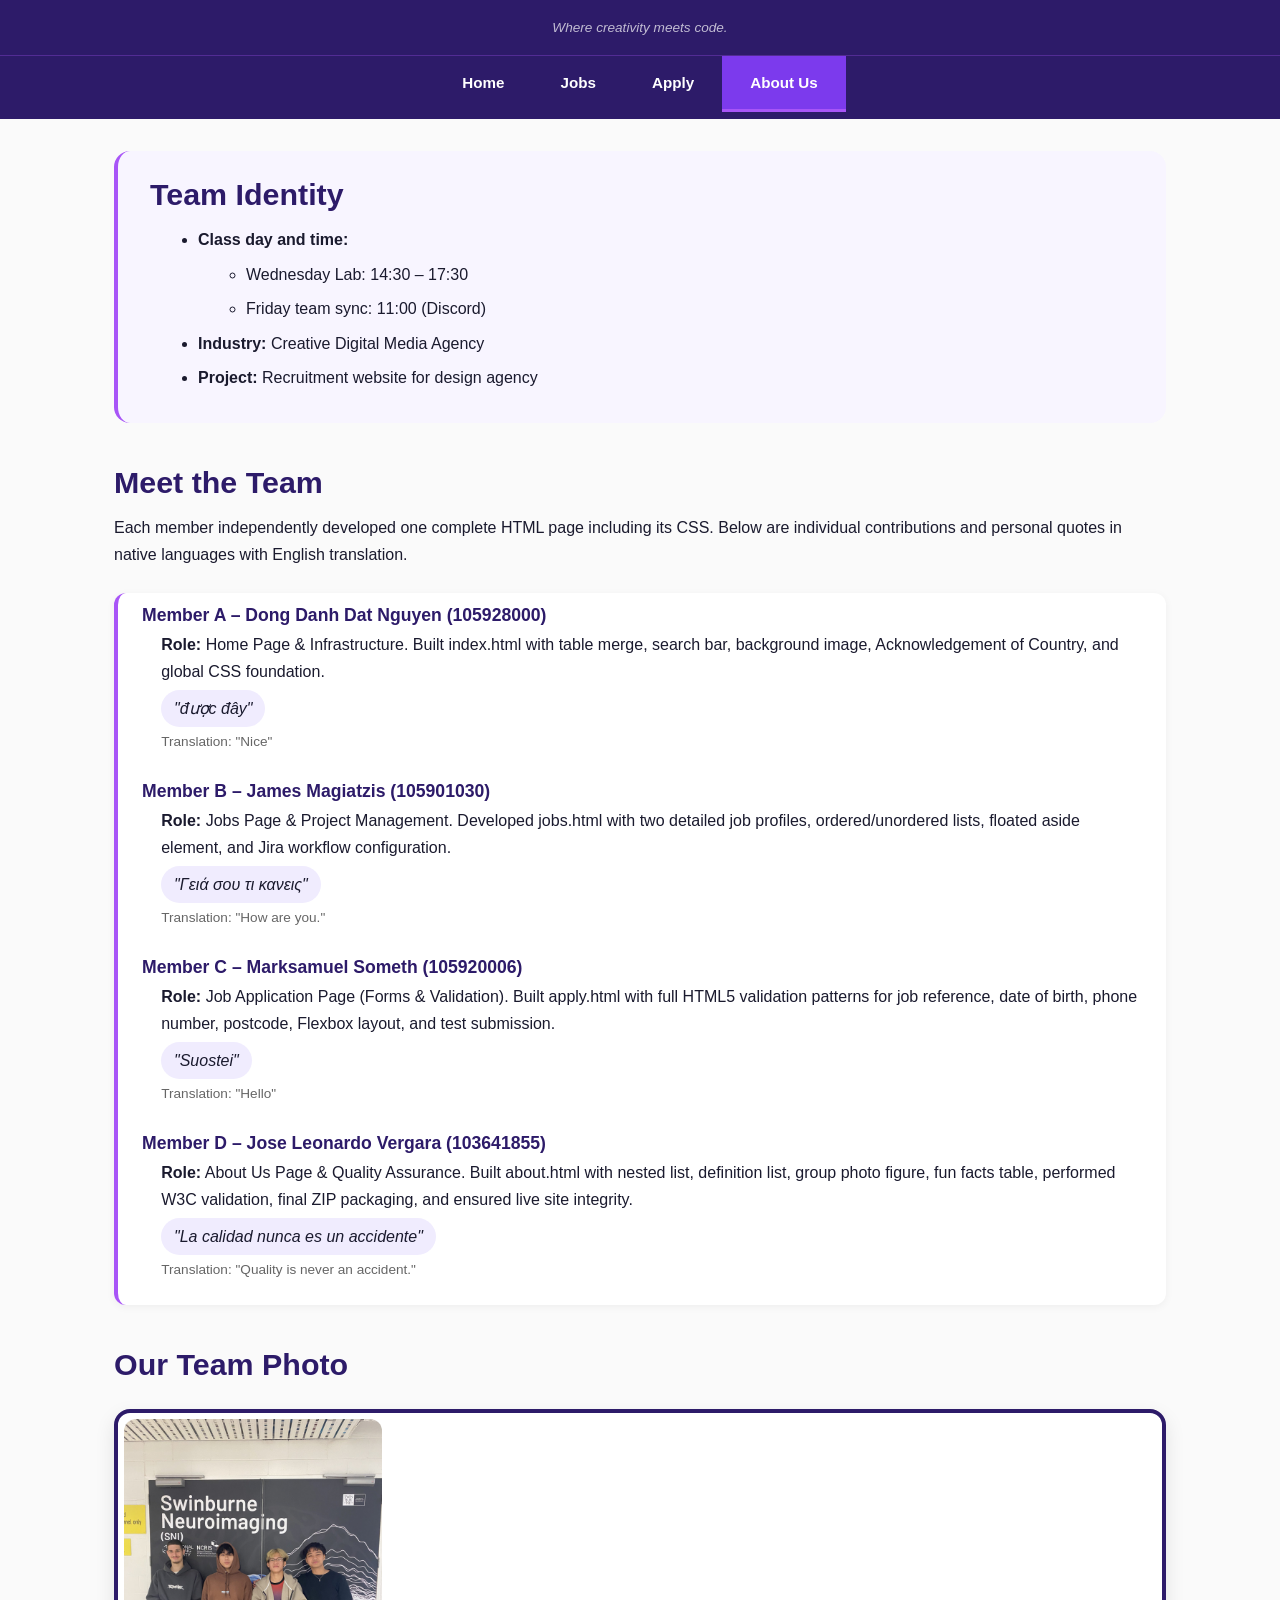
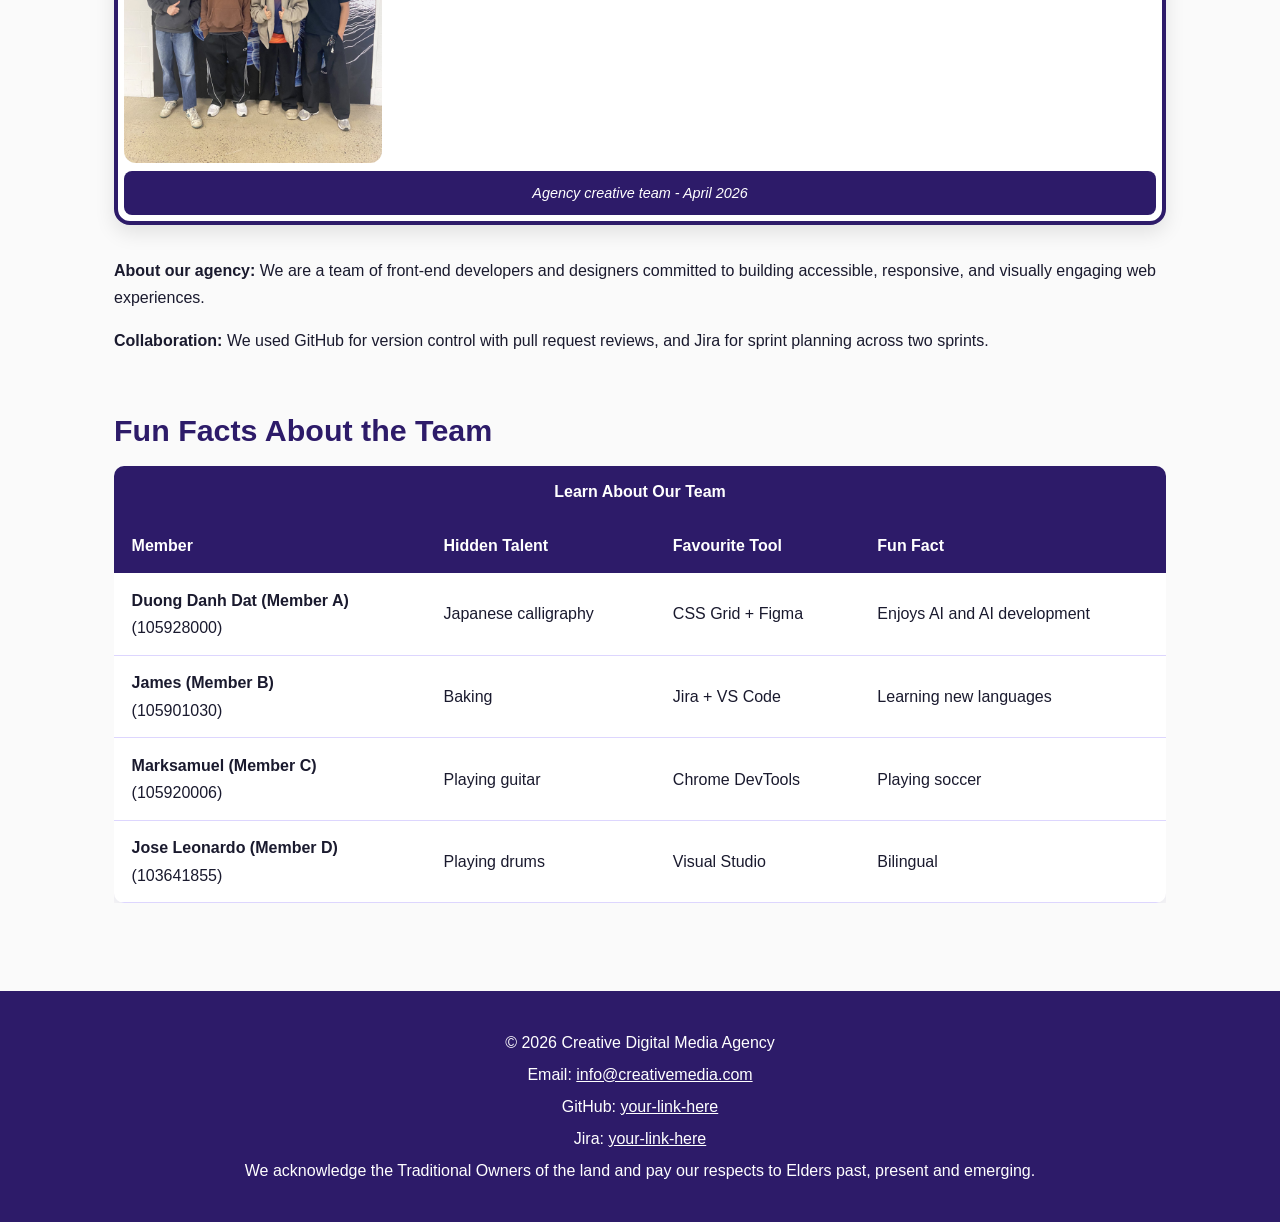
==== about.html @ 1ff37c11 "image upload" ====
<!DOCTYPE html>
<html lang="en">
<head>
    <meta charset="UTF-8">
    <meta name="viewport" content="width=device-width, initial-scale=1.0, viewport-fit=cover">
    <title>About Us</title>
    <link rel="stylesheet" href="about.css">

    <style>
        .site-header .logo-link {
            display: none;
        }
        
        .site-header {
            justify-content: center;
            text-align: center;
        }
        
        .about-header-title {
            margin: 0;
            font-size: 2.2rem;
            font-weight: 700;
            color: white;
            letter-spacing: -0.5px;
        }
        
        /* Responsive header font size */
        @media (max-width: 700px) {
            .about-header-title {
                font-size: 1.6rem;
            }
        }
    </style>
</head>
<body>

    <!-- Header with centered "About Us" heading -->
    <header class="site-header">
        <a href="index.html" class="logo-link" aria-label="Pixelore Studio home">
            <img src="images/logo.svg" alt="Pixelore Studio logo">
        </a>
        <p style="color: rgba(255,255,255,0.7); font-size: 0.85rem; font-style: italic; margin: 0;">Where creativity meets code.</p>
    </header>

    <!-- NAVIGATION — identical on all 4 pages -->
    <nav class="site-nav" aria-label="Main navigation">
        <ul>
            <li><a href="index.html">Home</a></li>
            <li><a href="jobs.html">Jobs</a></li>
            <li><a href="apply.html">Apply</a></li>
            <li><a href="about.html" class="active" aria-current="page">About Us</a></li>
        </ul>
    </nav>

    <main>
        <div class="section-container" style="padding: 2rem 1.5rem 3rem;">
            
            <!-- 1. TEAM IDENTITY, GROUP NAME + CLASS DAY/TIME using NESTED LIST -->
            <section class="about-section">
                <div class="team-intro-card">
                    <h2 style="margin-top: 0;">Team Identity</h2>
                    <!-- Nested list requirement -->
                    <ul>
                        <li><strong>Class day and time:</strong> 
                            <ul>
                                <li>Wednesday Lab: 14:30 – 17:30</li>
                                <li>Friday team sync: 11:00 (Discord)</li>
                            </ul>
                        </li>
                        <li><strong>Industry:</strong> Creative Digital Media Agency</li>
                        <li><strong>Project:</strong> Recruitment website for design agency</li>
                    </ul>
                </div>
            </section>

            <!-- 2. MEMBER CONTRIBUTIONS & QUOTES using DEFINITION LIST <dl> -->
            <section class="about-section">
                <h2>Meet the Team</h2>
                <p>Each member independently developed one complete HTML page including its CSS. Below are individual contributions and personal quotes in native languages with English translation.</p>
                
                <!-- Definition list (dl/dt/dd) -->
                <dl class="contrib-definition-list">
                    <!-- Member A -->
                    <dt>Member A – Dong Danh Dat Nguyen (105928000)</dt>
                    <dd>
                        <strong>Role:</strong> Home Page &amp; Infrastructure. Built index.html with table merge, search bar, background image, Acknowledgement of Country, and global CSS foundation.<br>
                        <span class="member-quote">"được đây"</span>
                        <span class="quote-translation">Translation: "Nice"</span>
                    </dd>
                    
                    <!-- Member B -->
                    <dt>Member B – James Magiatzis (105901030)</dt>
                    <dd>
                        <strong>Role:</strong> Jobs Page &amp; Project Management. Developed jobs.html with two detailed job profiles, ordered/unordered lists, floated aside element, and Jira workflow configuration.<br>
                        <span class="member-quote">"Γειά σου τι κανεις"</span>
                        <span class="quote-translation">Translation: "How are you."</span>
                    </dd>
                    
                    <!-- Member C -->
                    <dt>Member C – Marksamuel Someth (105920006)</dt>
                    <dd>
                        <strong>Role:</strong> Job Application Page (Forms &amp; Validation). Built apply.html with full HTML5 validation patterns for job reference, date of birth, phone number, postcode, Flexbox layout, and test submission.<br>
                        <span class="member-quote">"Suostei"</span>
                        <span class="quote-translation">Translation: "Hello"</span>
                    </dd>
                    
                    <!-- Member D -->
                    <dt>Member D – Jose Leonardo Vergara (103641855)</dt>
                    <dd>
                        <strong>Role:</strong> About Us Page &amp; Quality Assurance. Built about.html with nested list, definition list, group photo figure, fun facts table, performed W3C validation, final ZIP packaging, and ensured live site integrity.<br>
                        <span class="member-quote">"La calidad nunca es un accidente"</span>
                        <span class="quote-translation">Translation: "Quality is never an accident."</span>
                    </dd>
                </dl>
            </section>

            <!-- ===== 3. GROUP PHOTO inside <figure> + <figcaption> ===== -->
            <section class="about-section">
                <h2>Our Team Photo</h2>
                <div class="team-grid">
                    <figure class="group-photo-figure">
                        <img src="images/team-photo.jpg" alt="team photo">
                        <figcaption>Agency creative team - April 2026</figcaption>
                    </figure>
                    <div>
                        <p><strong>About our agency:</strong> We are a team of front-end developers and designers committed to building accessible, responsive, and visually engaging web experiences.</p>
                        <p><strong>Collaboration:</strong> We used GitHub for version control with pull request reviews, and Jira for sprint planning across two sprints.</p>
                    </div>
                </div>
            </section>

            <!-- 4. FUN FACTS TABLE -->
            <section class="about-section">
                <h2>Fun Facts About the Team</h2>
                <div class="table-responsive">
                    <table class="fun-facts-table">
                    <caption>Learn About Our Team</caption>
                        <thead>
                            <tr>
                                <th>Member</th>
                                <th>Hidden Talent</th>
                                <th>Favourite Tool</th>
                                <th>Fun Fact</th>
                            </tr>
                        </thead>
                        <tbody>
                            <tr>
                                <td><strong>Duong Danh Dat (Member A)</strong><br>(105928000)</td>
                                <td>Japanese calligraphy</td>
                                <td>CSS Grid + Figma</td>
                                <td>Enjoys AI and AI development</td>
                            </tr>
                            <tr>
                                <td><strong>James (Member B)</strong><br>(105901030)</td>
                                <td>Baking</td>
                                <td>Jira + VS Code</td>
                                <td>Learning new languages</td>
                            </tr>
                            <tr>
                                <td><strong>Marksamuel (Member C)</strong><br>(105920006)</td>
                                <td>Playing guitar</td>
                                <td>Chrome DevTools</td>
                                <td>Playing soccer</td>
                            </tr>
                            <tr>
                                <td><strong>Jose Leonardo (Member D)</strong><br>(103641855)</td>
                                <td>Playing drums</td>
                                <td>Visual Studio</td>
                                <td>Bilingual</td>
                            </tr>
                        </tbody>
                    </table>
                </div>
            </section>
        </div>
    </main>

    <!-- FOOTER - white text, centered, 5 lines as specified -->
    <footer class="about-footer">
        <p>&copy; 2026 Creative Digital Media Agency</p>
        <p>Email: <a href="mailto:info@creativemedia.com">info@creativemedia.com</a></p>
        <p>GitHub: <a href="#">your-link-here</a></p>
        <p>Jira: <a href="#">your-link-here</a></p>
        <p>We acknowledge the Traditional Owners of the land and pay our respects to Elders past, present and emerging.</p>
    </footer>

</body>
</html>
---- about.css ----
/* about-styles.css — Pixelore Studio | About Us page only */

/* Variables & Reset */
:root {
    --primary:      #2D1B69;   /* dark purple */
    --accent:       #A855F7;   /* bright purple */
    --accent-dark:  #7C3AED;   /* hover purple */
    --bg:           #FAFAFA;   /* light background */
    --bg-section:   #F3F0FF;   /* tinted section bg */
    --text:         #1a1a2e;   /* main text */
    --text-light:   #555577;   /* secondary text */
    --white:        #ffffff;
    --border:       #DDD6FE;   /* light purple border */
    --shadow:       rgba(45, 27, 105, 0.12);
}

/* sets default margins */
*, *::before, *::after {
     box-sizing: border-box;
      margin: 0; 
      padding: 0; 
    }

html {
     scroll-behavior: smooth;
     }

body {
    font-family: 'Segoe UI', Arial, sans-serif;
    background: var(--bg);
    color: var(--text);
    font-size: 16px;
    line-height: 1.7;
    min-height: 100vh;
    display: flex;
    flex-direction: column;
}

main { flex: 1; }

img { max-width: 25%; height: auto; display: block; } /* responsive imaging */

a { color: var(--accent); text-decoration: none; transition: color 0.2s ease; }

a:hover { color: var(--accent-dark); text-decoration: underline; }

a:focus, button:focus, input:focus, select:focus, textarea:focus {
    outline: 3px solid var(--accent);
    outline-offset: 2px;
}

/* Typography */
h1, h2, h3, h4, h5, h6 {
    font-family: 'Segoe UI', Arial, sans-serif;
    color: var(--primary);
    line-height: 1.3;
    margin-bottom: 0.75rem;
}
h1 { font-size: 2.5rem; font-weight: 800; }
h2 { font-size: 1.9rem; font-weight: 700; margin-top: 0.5rem; }
p { margin-bottom: 1rem; color: var(--text); }
ul, ol { padding-left: 1.5rem; margin-bottom: 1rem; }
li { margin-bottom: 0.4rem; }

/* Header & Navigation */
.site-header {
    background-color: var(--primary);
    padding: 1rem 2rem;
    display: flex;
    align-items: center;
    gap: 1rem;
}

.site-header .logo-link {
    display: flex;
    align-items: center;
    gap: 0.75rem;
    text-decoration: none;
}

.site-header .logo-link img {
    height: 44px;
    width: auto;
}

nav.site-nav {
    background: var(--primary);
    border-top: 1px solid rgba(168, 85, 247, 0.3);
}
nav.site-nav ul {
    list-style: none;
    padding: 0;
    margin: 0;
    display: flex;
    justify-content: center;
}
nav.site-nav ul li a {
    display: block;
    color: var(--white);
    padding: 0.85rem 1.75rem;
    font-weight: 600;
    font-size: 0.95rem;
    transition: background 0.2s ease;
}
nav.site-nav ul li a:hover,
nav.site-nav ul li a:focus {
    background: var(--accent);
    color: var(--white);
    text-decoration: none;
}
nav.site-nav ul li a.active {
    background: var(--accent-dark);
    border-bottom: 3px solid var(--accent);
}

/* Layout */
.section-container {
    max-width: 1100px;
    margin: 0 auto;
    padding: 0 1.5rem;
}

/* Team Intro Card */
.team-intro-card {
    background: #f8f5ff;
    padding: 1.5rem 2rem;
    border-radius: 16px;
    margin: 0 0 2rem 0;
    border-left: 4px solid var(--accent);
}
.team-intro-card ul,
.team-intro-card ol { margin: 0.5rem 0 0.5rem 1.5rem; }
.team-intro-card li { margin: 0.4rem 0; }

/* Definition List */
.contrib-definition-list {
    background: var(--white);
    border-left: 4px solid var(--accent);
    padding: 0.5rem 1.5rem;
    border-radius: 12px;
    margin: 1.5rem 0;
    box-shadow: 0 2px 8px rgba(0,0,0,0.05);
}
.contrib-definition-list dt {
    font-weight: 700;
    font-size: 1.1rem;
    color: var(--primary);
    margin-top: 1rem;
    padding-top: 0.5rem;
}
.contrib-definition-list dt:first-of-type { margin-top: 0; padding-top: 0; }
.contrib-definition-list dd {
    margin-left: 1.2rem;
    margin-bottom: 1rem;
    color: var(--text);
}

/* Quote Styling */
.member-quote {
    font-style: italic;
    background: #f0ecfe;
    padding: 0.3rem 0.8rem;
    border-radius: 20px;
    display: inline-block;
    margin-top: 0.3rem;
}
.quote-translation {
    font-size: 0.85rem;
    color: #666;
    display: block;
    margin-top: 0.2rem;
}

/* Group Photo */
.group-photo-figure {
    border: 4px solid var(--primary);
    border-radius: 16px;
    background: var(--white);
    padding: 0.4rem;
    box-shadow: 0 8px 20px rgba(0,0,0,0.1);
    margin: 0;
}
.group-photo-figure img { border-radius: 12px; }
figcaption {
    background: var(--primary);
    color: var(--white);
    padding: 0.6rem 1rem;
    font-size: 0.9rem;
    text-align: center;
    font-style: italic;
    margin-top: 0.5rem;
    border-radius: 8px;
}

/* Team Grid */
.team-grid {
    display: flex;
    flex-wrap: wrap;
    gap: 2rem;
    margin: 1.5rem 0;
}
.team-grid > div:first-child { flex: 1.2; min-width: 260px; }
.team-grid > div:last-child { flex: 1; min-width: 220px; }

/* Section Spacing */
.about-section { margin-bottom: 2.5rem; }

/* Fun Facts Table */
.table-responsive { overflow-x: auto; margin: 1rem 0; }
.fun-facts-table {
    width: 100%;
    border-collapse: collapse;
    background: var(--white);
    box-shadow: 0 2px 16px var(--shadow);
    border-radius: 10px;
    overflow: hidden;
}
.fun-facts-table caption {
    background: var(--primary);
    color: var(--white);
    padding: 0.75rem;
    font-weight: bold;
    font-size: 1rem;
}
.fun-facts-table th {
    padding: 0.9rem 1.1rem;
    text-align: left;
    font-weight: 700;
    background: var(--primary);
    color: var(--white);
}
.fun-facts-table td {
    padding: 0.85rem 1.1rem;
    color: var(--text);
    border-bottom: 1px solid var(--border);
}
.fun-facts-table tbody tr { border-bottom: 1px solid var(--border); }
.fun-facts-table tbody tr:last-child { border-bottom: none; }
.fun-facts-table tbody tr:hover { background: #F3F0FF; }

/* Footer */
.about-footer {
    background: var(--primary);
    color: var(--white);
    text-align: center;
    padding: 2rem 1.5rem;
    margin-top: auto;
}
.about-footer p { margin: 0.4rem 0; color: var(--white); line-height: 1.6; }
.about-footer a { color: var(--white); text-decoration: underline; }
.about-footer a:hover { color: var(--accent); }

/* Responsive */
@media (max-width: 900px) {
    h1 { font-size: 2rem; }
    h2 { font-size: 1.6rem; }
}
@media (max-width: 700px) {
    h1 { font-size: 1.7rem; }
    h2 { font-size: 1.35rem; }
    .site-header { padding: 0.75rem 1rem; }
    nav.site-nav ul { flex-direction: column; }
    nav.site-nav ul li a {
        padding: 0.75rem 1rem;
        text-align: center;
        border-bottom: 1px solid rgba(168,85,247,0.2);
    }
    .team-grid { flex-direction: column; }
    .contrib-definition-list { padding: 0.5rem 1rem; }
    .team-intro-card { padding: 1rem; }
    .fun-facts-table th,
    .fun-facts-table td { padding: 8px 10px; font-size: 0.85rem; }
    .about-footer { padding: 1.5rem 1rem; }
}
@media (max-width: 480px) {
    .section-container { padding: 0 1rem; }
    .fun-facts-table th,
    .fun-facts-table td { padding: 6px 8px; font-size: 0.75rem; }
}
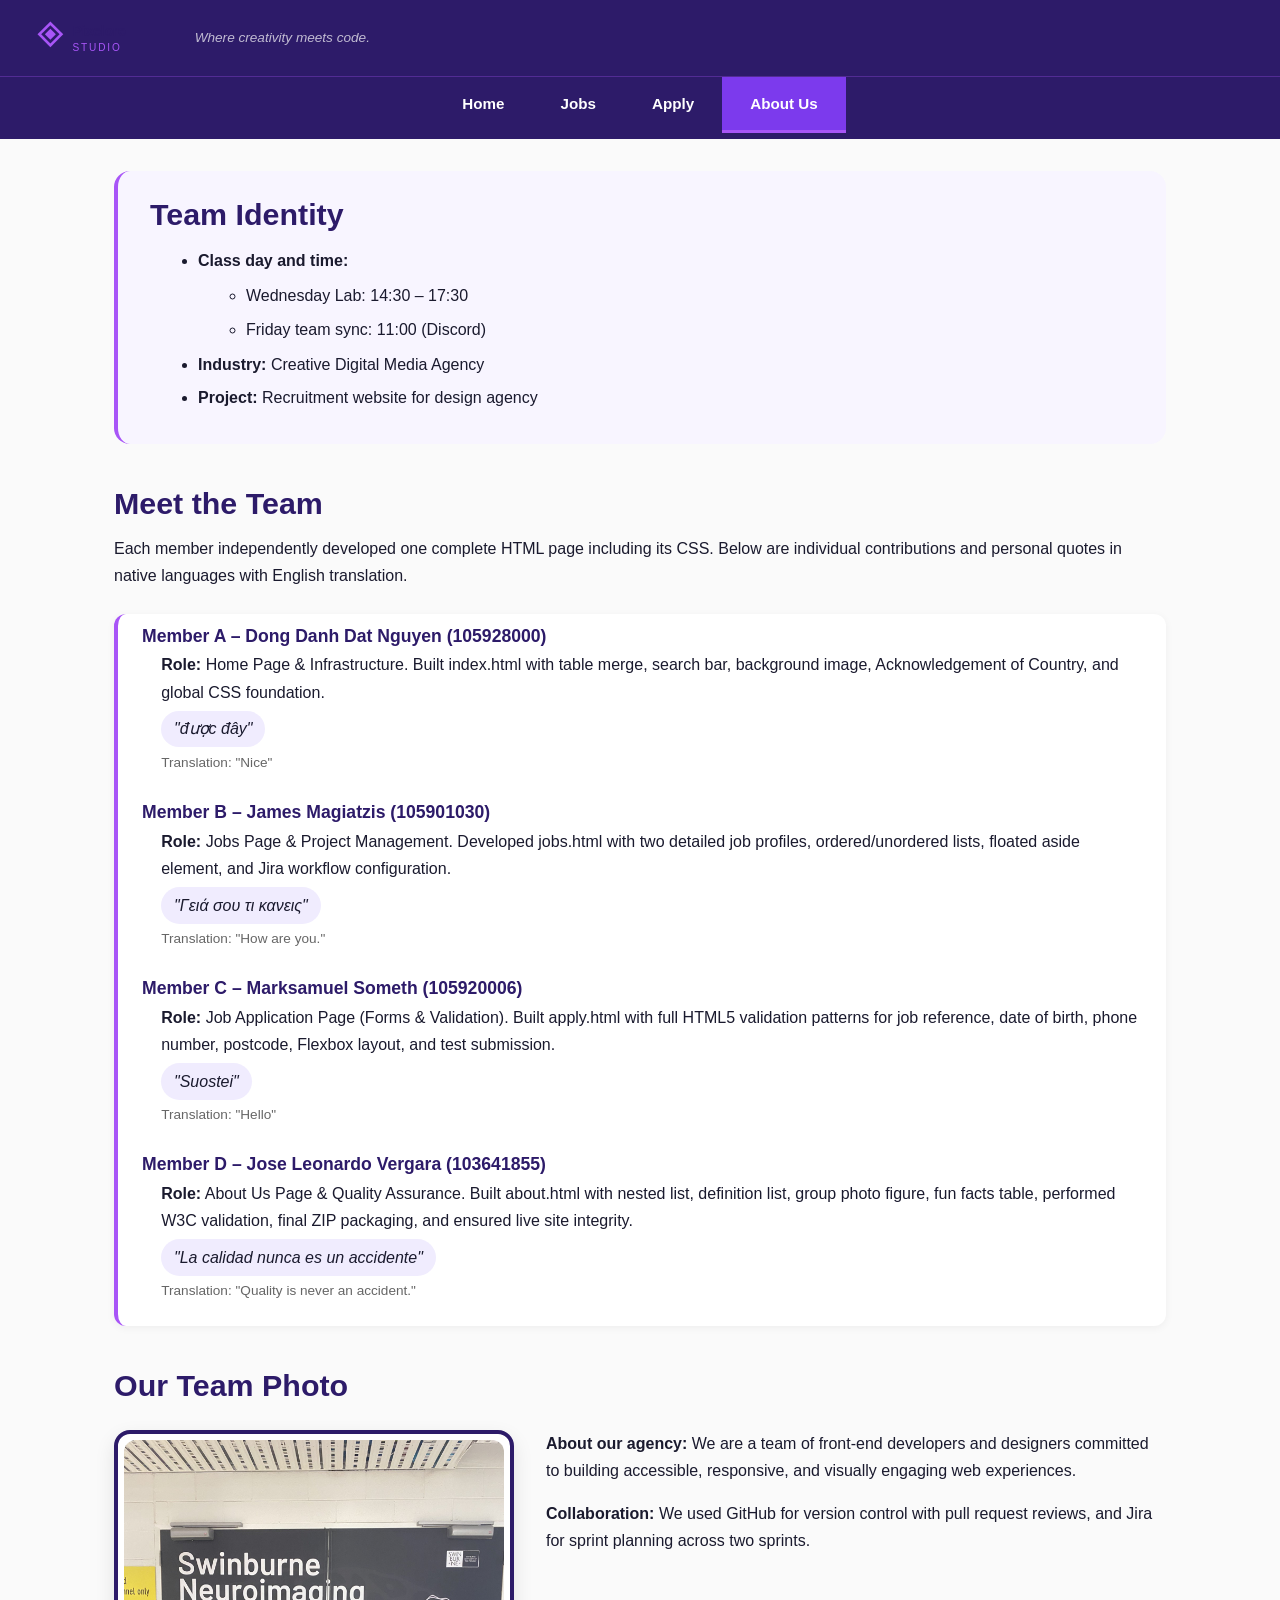
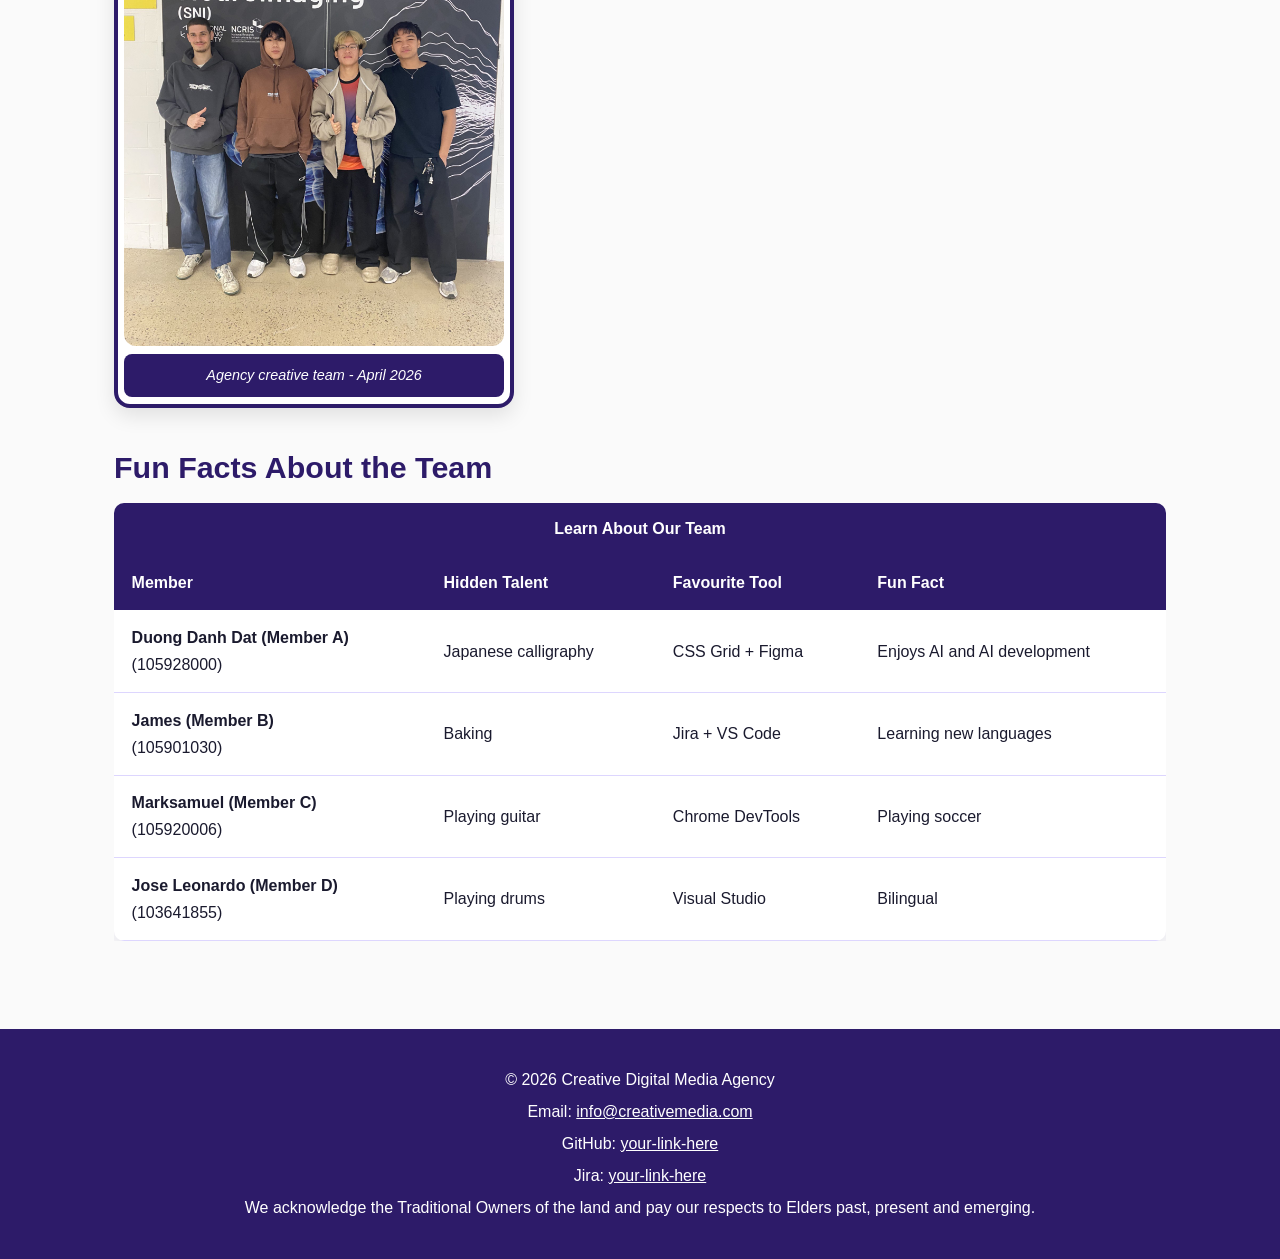
==== commit 8fc9d7d5: "fixed header and image size" ====
--- a/about.html
+++ b/about.html
@@ -7,15 +7,6 @@
     <link rel="stylesheet" href="about.css">
 
     <style>
-        .site-header .logo-link {
-            display: none;
-        }
-        
-        .site-header {
-            justify-content: center;
-            text-align: center;
-        }
-        
         .about-header-title {
             margin: 0;
             font-size: 2.2rem;
--- a/about.css
+++ b/about.css
@@ -38,7 +38,7 @@
 
 main { flex: 1; }
 
-img { max-width: 25%; height: auto; display: block; } /* responsive imaging */
+img { max-width: 100%; height: auto; display: block; } /* responsive imaging */
 
 a { color: var(--accent); text-decoration: none; transition: color 0.2s ease; }
 
@@ -179,6 +179,8 @@
     padding: 0.4rem;
     box-shadow: 0 8px 20px rgba(0,0,0,0.1);
     margin: 0;
+    max-width: 400px;
+    width: 100%
 }
 .group-photo-figure img { border-radius: 12px; }
 figcaption {
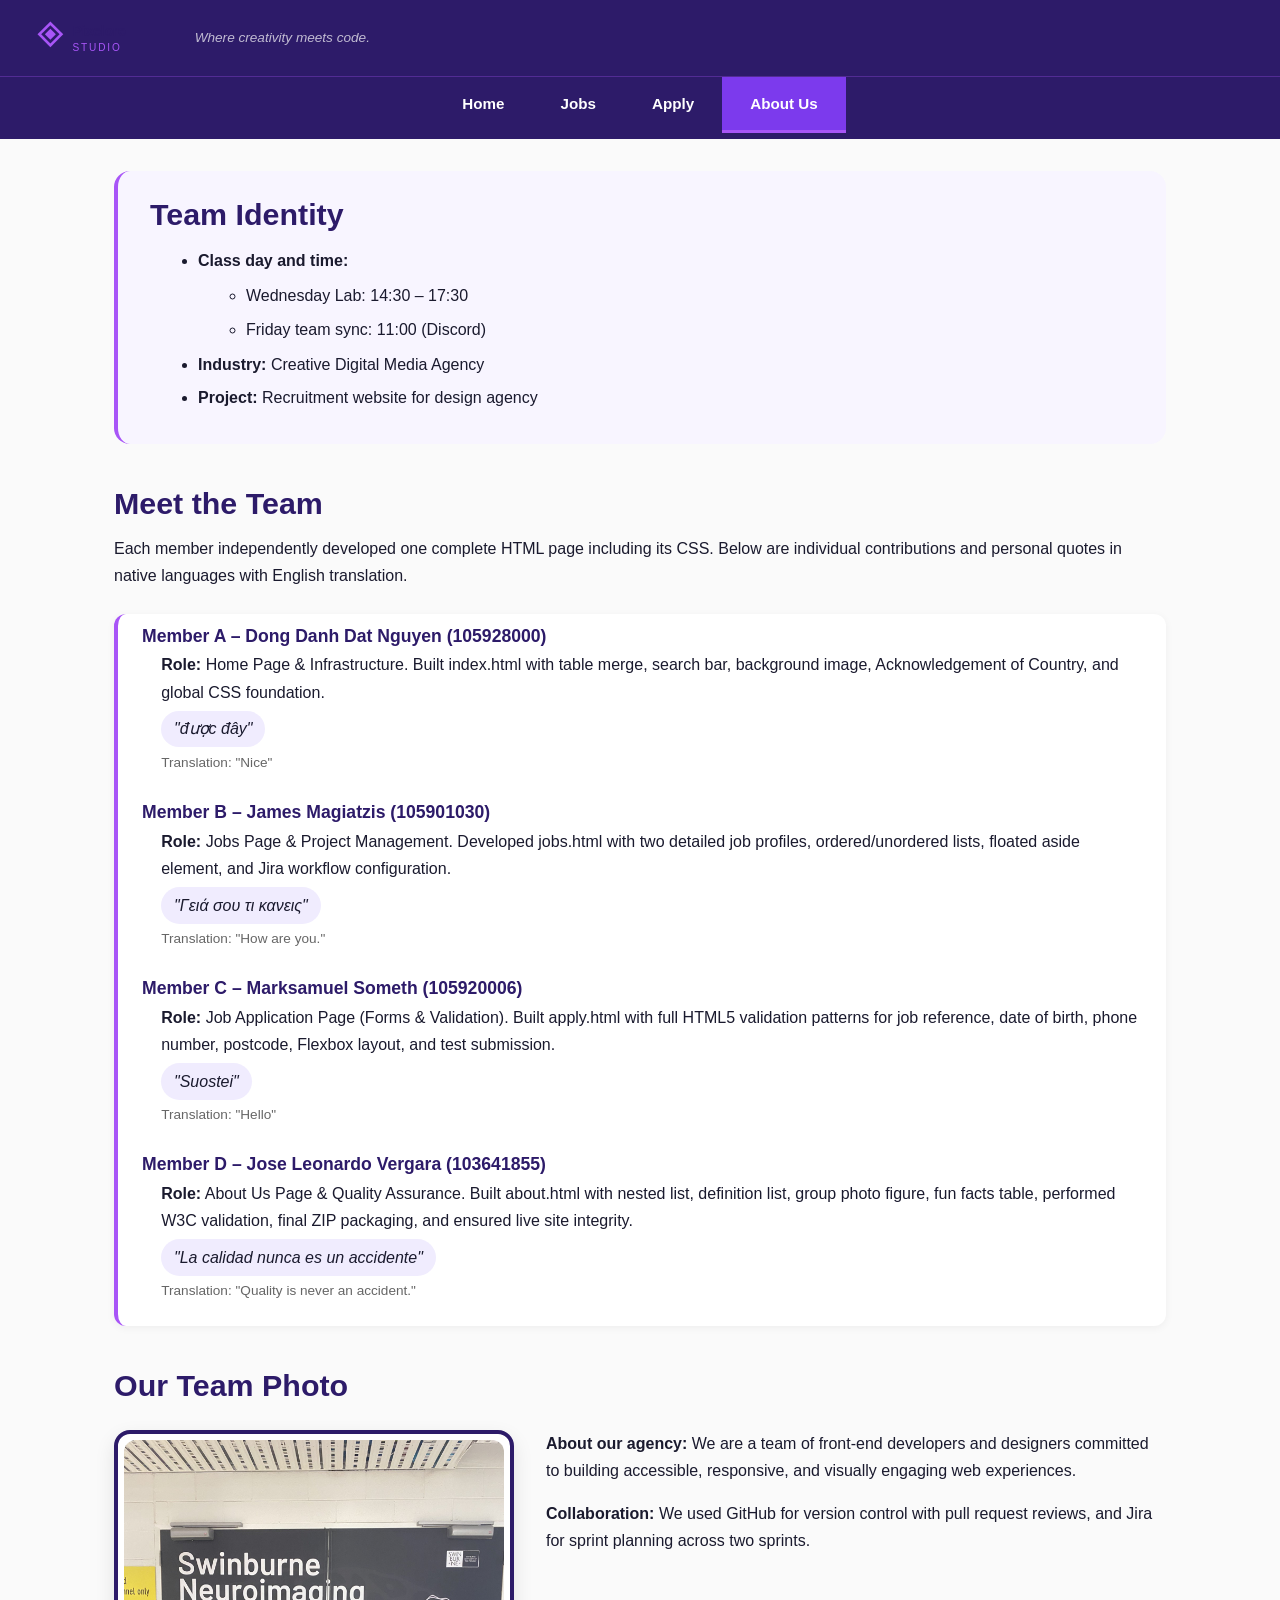
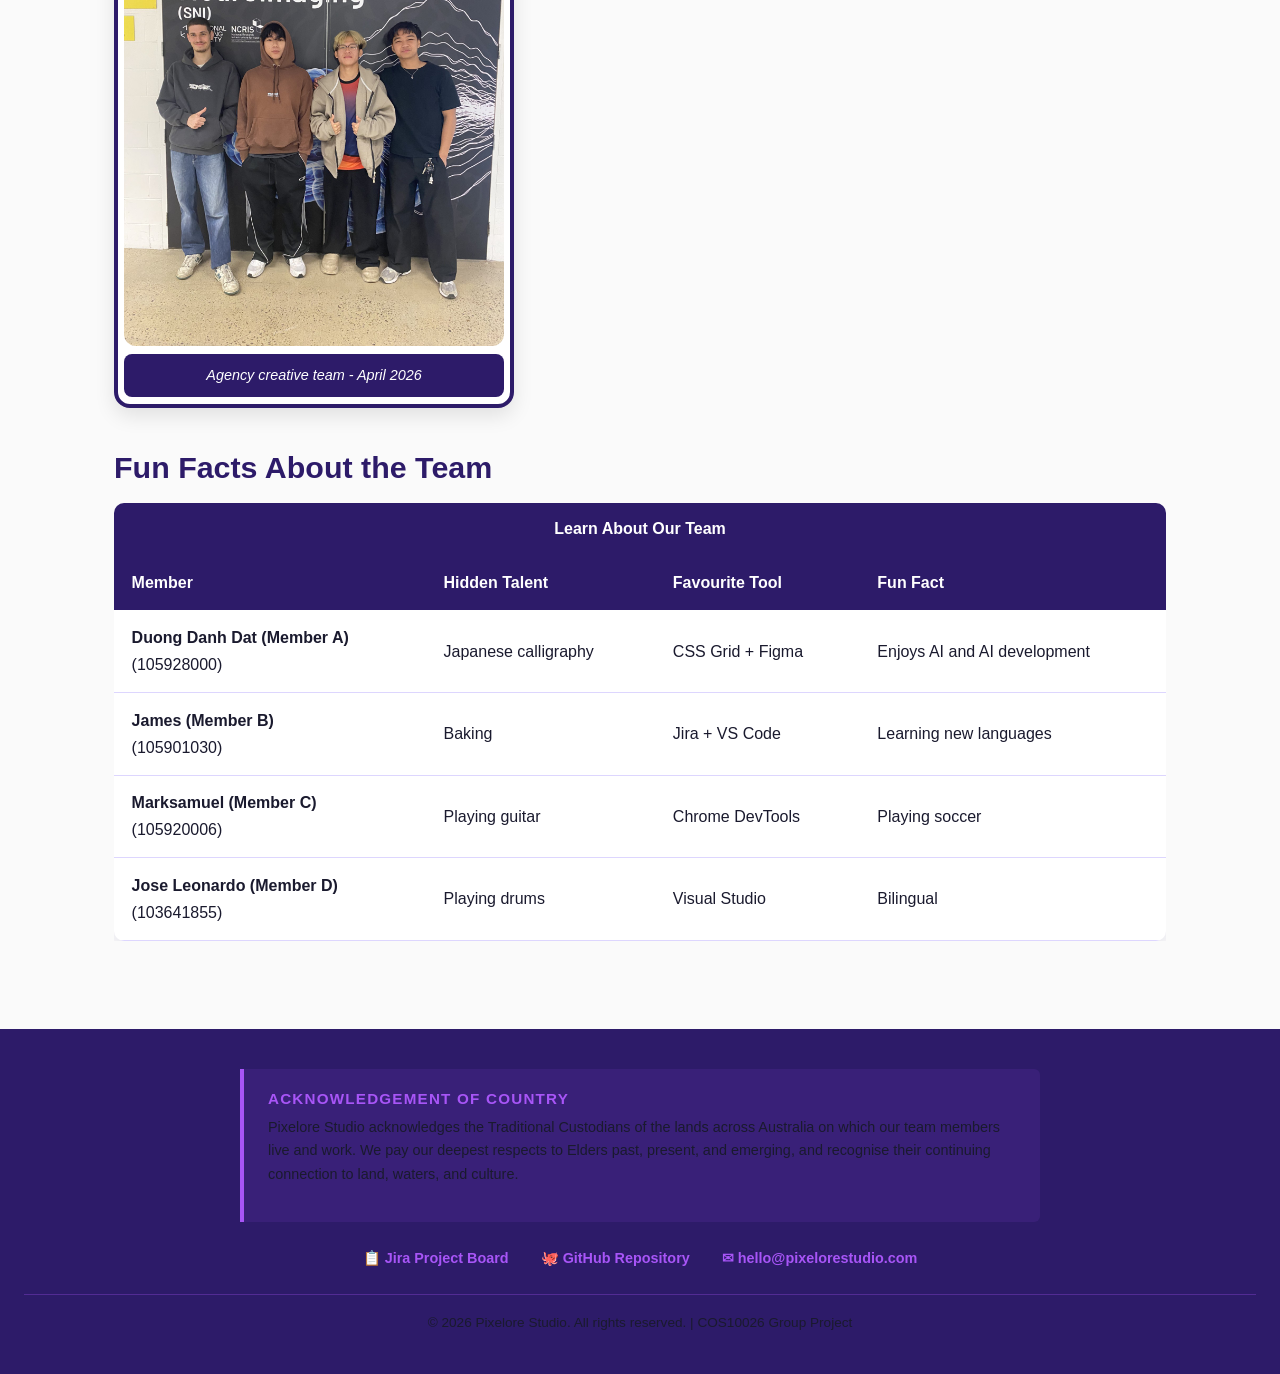
==== commit f271dbf9: "Footer fix" ====
--- a/about.html
+++ b/about.html
@@ -167,13 +167,41 @@
     </main>
 
     <!-- FOOTER - white text, centered, 5 lines as specified -->
-    <footer class="about-footer">
-        <p>&copy; 2026 Creative Digital Media Agency</p>
-        <p>Email: <a href="mailto:info@creativemedia.com">info@creativemedia.com</a></p>
-        <p>GitHub: <a href="#">your-link-here</a></p>
-        <p>Jira: <a href="#">your-link-here</a></p>
-        <p>We acknowledge the Traditional Owners of the land and pay our respects to Elders past, present and emerging.</p>
+      <footer class="site-footer" role="contentinfo">
+
+        <!-- ACKNOWLEDGEMENT OF COUNTRY
+             Contextual explanation required — NOT decorative -->
+        <section class="footer-acknowledgement" aria-label="Acknowledgement of Country">
+            <h3>Acknowledgement of Country</h3>
+            <p>
+                Pixelore Studio acknowledges the Traditional Custodians of the lands across
+                Australia on which our team members live and work. We pay our deepest respects
+                to Elders past, present, and emerging, and recognise their continuing connection
+                to land, waters, and culture.
+            </p>
+        </section>
+
+        <!-- FOOTER LINKS — all 3 required: Jira + GitHub + email -->
+        <nav class="footer-links" aria-label="Footer links">
+            <!-- Replace # with actual Jira URL once Member B sets up the board -->
+            <a href="https://student-team-webprj.atlassian.net/jira/software/c/projects/PSW/boards/3/backlog" aria-label="Visit our Jira project board" target="_blank" rel="noopener noreferrer">
+                &#128203; Jira Project Board
+            </a>
+            <a href="https://github.com/datbeo06/cos10026-pixelore-studio" aria-label="Visit our GitHub repository" target="_blank" rel="noopener noreferrer">
+                &#128025; GitHub Repository
+            </a>
+            <a href="mailto:hello@pixelorestudio.com" aria-label="Email Pixelore Studio">
+            &#9993; hello@pixelorestudio.com
+            </a>
+        </nav>
+
+        <div class="footer-bottom">
+            <p>&copy; 2026 Pixelore Studio. All rights reserved. | COS10026 Group Project</p>
+        </div>
+
     </footer>
+
+    <!--Test Edit-->
 
 </body>
 </html>
--- a/about.css
+++ b/about.css
@@ -241,16 +241,64 @@
 .fun-facts-table tbody tr:hover { background: #F3F0FF; }
 
 /* Footer */
-.about-footer {
-    background: var(--primary);
-    color: var(--white);
+footer.site-footer {
+    background-color: var(--primary);
+    color: var(--white);
+    padding: 2.5rem 1.5rem 1.5rem;
+    margin-top: auto;
+}
+
+.footer-links {
+    display: flex;
+    justify-content: center;
+    gap: 2rem;
+    flex-wrap: wrap;
+    margin-bottom: 1.5rem;
+}
+
+.footer-links a {
+    color: var(--accent);
+    font-weight: 600;
+    font-size: 0.9rem;
+    display: flex;
+    align-items: center;
+    gap: 0.4rem;
+    transition: color 0.2s ease;
+}
+
+.footer-links a:hover,
+.footer-links a:focus {
+    color: var(--white);
+    text-decoration: underline;
+}
+
+.footer-bottom {
     text-align: center;
-    padding: 2rem 1.5rem;
-    margin-top: auto;
-}
-.about-footer p { margin: 0.4rem 0; color: var(--white); line-height: 1.6; }
-.about-footer a { color: var(--white); text-decoration: underline; }
-.about-footer a:hover { color: var(--accent); }
+    font-size: 0.85rem;
+    color: rgba(255, 255, 255, 0.65);
+    border-top: 1px solid rgba(168, 85, 247, 0.3);
+    padding-top: 1rem;
+}
+
+.footer-acknowledgement {
+    max-width: 800px;
+    margin: 0 auto 1.5rem;
+    padding: 1.25rem 1.5rem;
+    background-color: rgba(168, 85, 247, 0.1);
+    border-left: 4px solid var(--accent);
+    border-radius: 0 6px 6px 0;
+    font-size: 0.9rem;
+    color: rgba(255, 255, 255, 0.85);
+    line-height: 1.6;
+}
+
+.footer-acknowledgement h3 {
+    color: var(--accent);
+    font-size: 0.95rem;
+    margin-bottom: 0.5rem;
+    text-transform: uppercase;
+    letter-spacing: 0.08em;
+}
 
 /* Responsive */
 @media (max-width: 900px) {
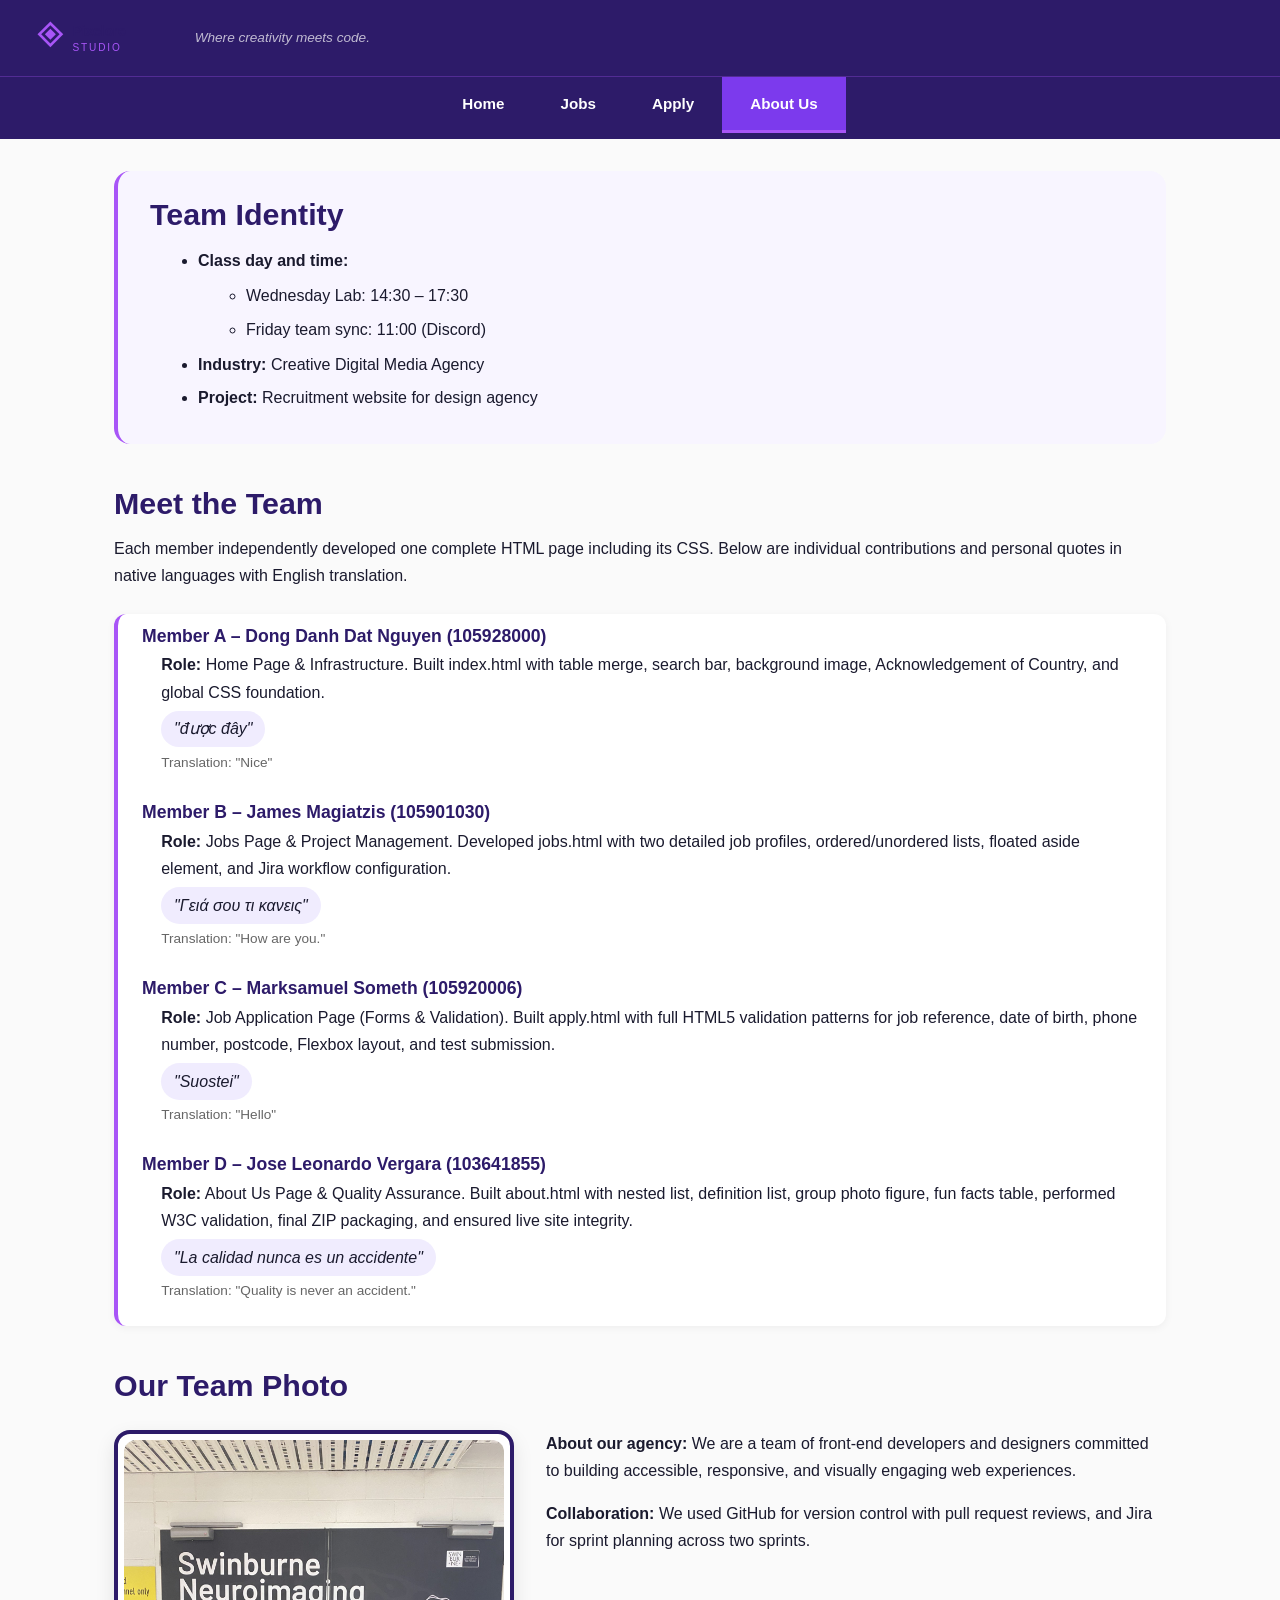
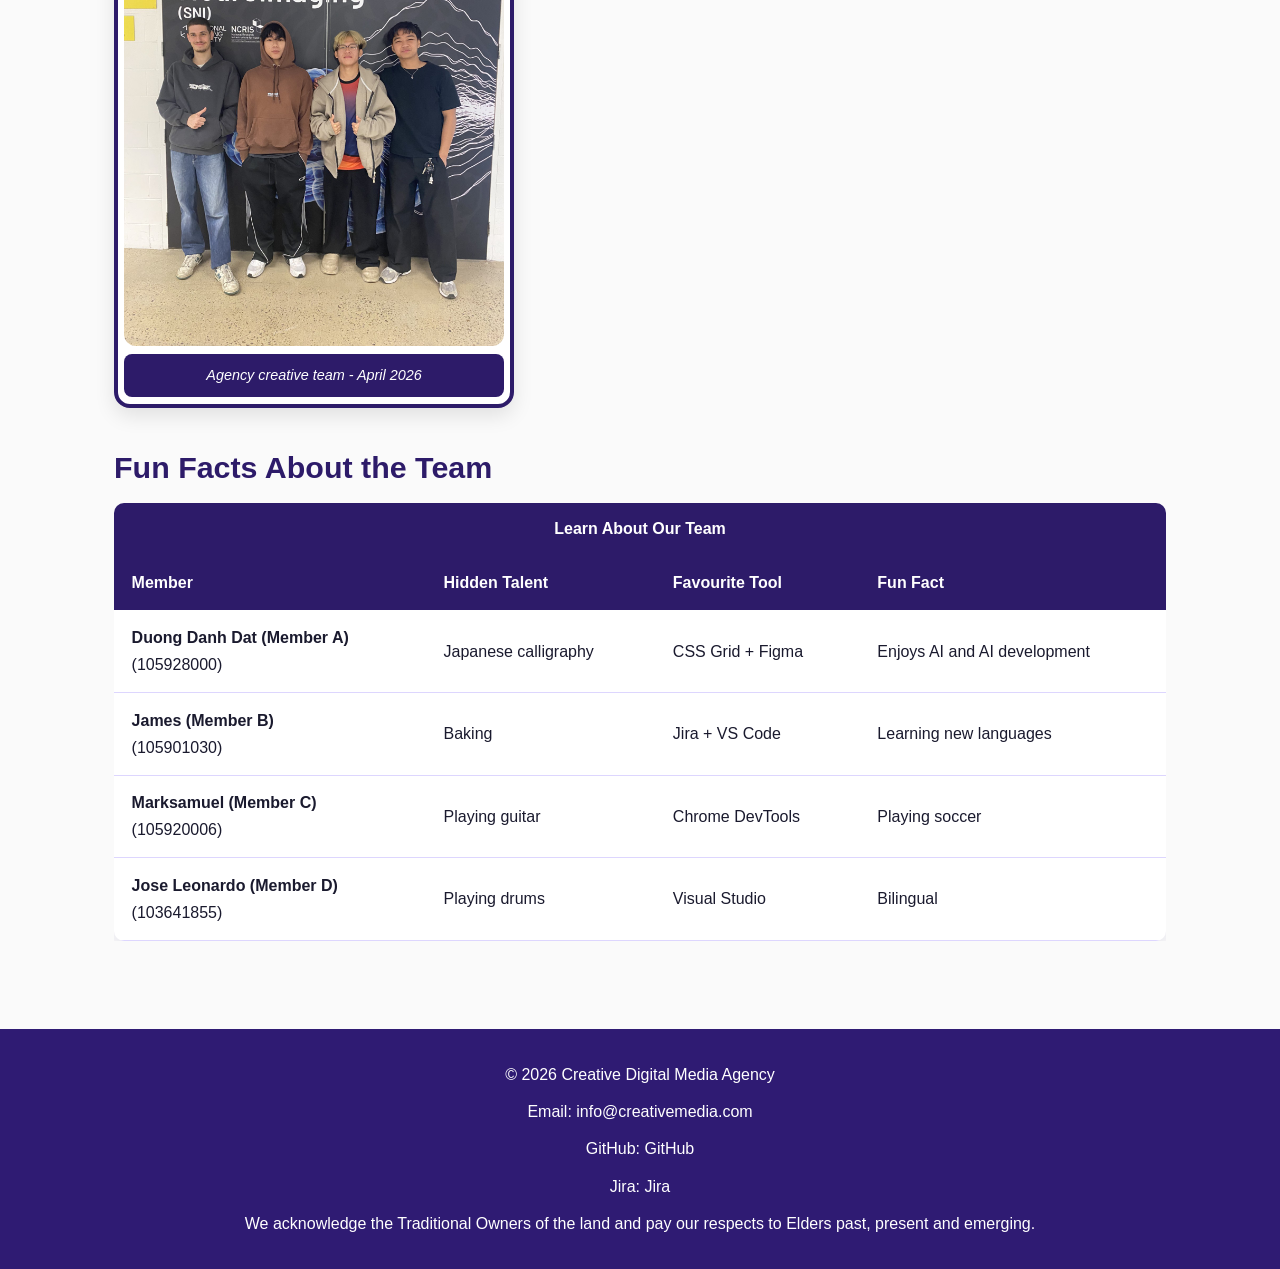
==== commit ec5edbb8: "Footer original design" ====
--- a/about.html
+++ b/about.html
@@ -15,7 +15,7 @@
             letter-spacing: -0.5px;
         }
         
-        /* Responsive header font size */
+        
         @media (max-width: 700px) {
             .about-header-title {
                 font-size: 1.6rem;
@@ -25,7 +25,7 @@
 </head>
 <body>
 
-    <!-- Header with centered "About Us" heading -->
+    <!-- Header -->
     <header class="site-header">
         <a href="index.html" class="logo-link" aria-label="Pixelore Studio home">
             <img src="images/logo.svg" alt="Pixelore Studio logo">
@@ -46,7 +46,7 @@
     <main>
         <div class="section-container" style="padding: 2rem 1.5rem 3rem;">
             
-            <!-- 1. TEAM IDENTITY, GROUP NAME + CLASS DAY/TIME using NESTED LIST -->
+            <!-- TEAM IDENTITY, GROUP NAME + CLASS DAY/TIME -->
             <section class="about-section">
                 <div class="team-intro-card">
                     <h2 style="margin-top: 0;">Team Identity</h2>
@@ -64,7 +64,7 @@
                 </div>
             </section>
 
-            <!-- 2. MEMBER CONTRIBUTIONS & QUOTES using DEFINITION LIST <dl> -->
+            <!-- MEMBER CONTRIBUTIONS & QUOTES -->
             <section class="about-section">
                 <h2>Meet the Team</h2>
                 <p>Each member independently developed one complete HTML page including its CSS. Below are individual contributions and personal quotes in native languages with English translation.</p>
@@ -105,7 +105,7 @@
                 </dl>
             </section>
 
-            <!-- ===== 3. GROUP PHOTO inside <figure> + <figcaption> ===== -->
+            <!-- GROUP PHOTO -->
             <section class="about-section">
                 <h2>Our Team Photo</h2>
                 <div class="team-grid">
@@ -120,7 +120,7 @@
                 </div>
             </section>
 
-            <!-- 4. FUN FACTS TABLE -->
+            <!-- FUN FACTS TABLE -->
             <section class="about-section">
                 <h2>Fun Facts About the Team</h2>
                 <div class="table-responsive">
@@ -166,42 +166,17 @@
         </div>
     </main>
 
-    <!-- FOOTER - white text, centered, 5 lines as specified -->
-      <footer class="site-footer" role="contentinfo">
-
-        <!-- ACKNOWLEDGEMENT OF COUNTRY
-             Contextual explanation required — NOT decorative -->
-        <section class="footer-acknowledgement" aria-label="Acknowledgement of Country">
-            <h3>Acknowledgement of Country</h3>
-            <p>
-                Pixelore Studio acknowledges the Traditional Custodians of the lands across
-                Australia on which our team members live and work. We pay our deepest respects
-                to Elders past, present, and emerging, and recognise their continuing connection
-                to land, waters, and culture.
-            </p>
-        </section>
-
-        <!-- FOOTER LINKS — all 3 required: Jira + GitHub + email -->
-        <nav class="footer-links" aria-label="Footer links">
-            <!-- Replace # with actual Jira URL once Member B sets up the board -->
-            <a href="https://student-team-webprj.atlassian.net/jira/software/c/projects/PSW/boards/3/backlog" aria-label="Visit our Jira project board" target="_blank" rel="noopener noreferrer">
-                &#128203; Jira Project Board
-            </a>
-            <a href="https://github.com/datbeo06/cos10026-pixelore-studio" aria-label="Visit our GitHub repository" target="_blank" rel="noopener noreferrer">
-                &#128025; GitHub Repository
-            </a>
-            <a href="mailto:hello@pixelorestudio.com" aria-label="Email Pixelore Studio">
-            &#9993; hello@pixelorestudio.com
-            </a>
-        </nav>
-
-        <div class="footer-bottom">
-            <p>&copy; 2026 Pixelore Studio. All rights reserved. | COS10026 Group Project</p>
-        </div>
-
+    <!-- FOOTER -->
+  <footer>
+        <p>&copy; 2026 Creative Digital Media Agency</p>
+        <p>Email: <a href="mailto:info@creativemedia.com">info@creativemedia.com</a></p>
+        <p>GitHub: <a href="https://github.com/datbeo06/cos10026-pixelore-studio">GitHub</a></p>
+        <p>Jira: <a href="x">Jira</a></p>
+        <p>
+            We acknowledge the Traditional Owners of the land and pay our respects to Elders past,
+            present and emerging.
+        </p>
     </footer>
-
-    <!--Test Edit-->
 
 </body>
 </html>
--- a/about.css
+++ b/about.css
@@ -241,63 +241,25 @@
 .fun-facts-table tbody tr:hover { background: #F3F0FF; }
 
 /* Footer */
-footer.site-footer {
-    background-color: var(--primary);
-    color: var(--white);
-    padding: 2.5rem 1.5rem 1.5rem;
-    margin-top: auto;
-}
-
-.footer-links {
-    display: flex;
-    justify-content: center;
-    gap: 2rem;
-    flex-wrap: wrap;
-    margin-bottom: 1.5rem;
-}
-
-.footer-links a {
-    color: var(--accent);
-    font-weight: 600;
-    font-size: 0.9rem;
-    display: flex;
-    align-items: center;
-    gap: 0.4rem;
-    transition: color 0.2s ease;
-}
-
-.footer-links a:hover,
-.footer-links a:focus {
-    color: var(--white);
+footer {
+    background-color: #2f1b73;
+    color: #fff;
+    text-align: center;
+    padding: 22.4px 16px;
+}
+
+footer p {
+    margin: 10px 0;
+    color: #fff;
+}
+
+footer a {
+    color: #fff;
+    text-decoration: none;
+}
+
+footer a:hover {
     text-decoration: underline;
-}
-
-.footer-bottom {
-    text-align: center;
-    font-size: 0.85rem;
-    color: rgba(255, 255, 255, 0.65);
-    border-top: 1px solid rgba(168, 85, 247, 0.3);
-    padding-top: 1rem;
-}
-
-.footer-acknowledgement {
-    max-width: 800px;
-    margin: 0 auto 1.5rem;
-    padding: 1.25rem 1.5rem;
-    background-color: rgba(168, 85, 247, 0.1);
-    border-left: 4px solid var(--accent);
-    border-radius: 0 6px 6px 0;
-    font-size: 0.9rem;
-    color: rgba(255, 255, 255, 0.85);
-    line-height: 1.6;
-}
-
-.footer-acknowledgement h3 {
-    color: var(--accent);
-    font-size: 0.95rem;
-    margin-bottom: 0.5rem;
-    text-transform: uppercase;
-    letter-spacing: 0.08em;
 }
 
 /* Responsive */
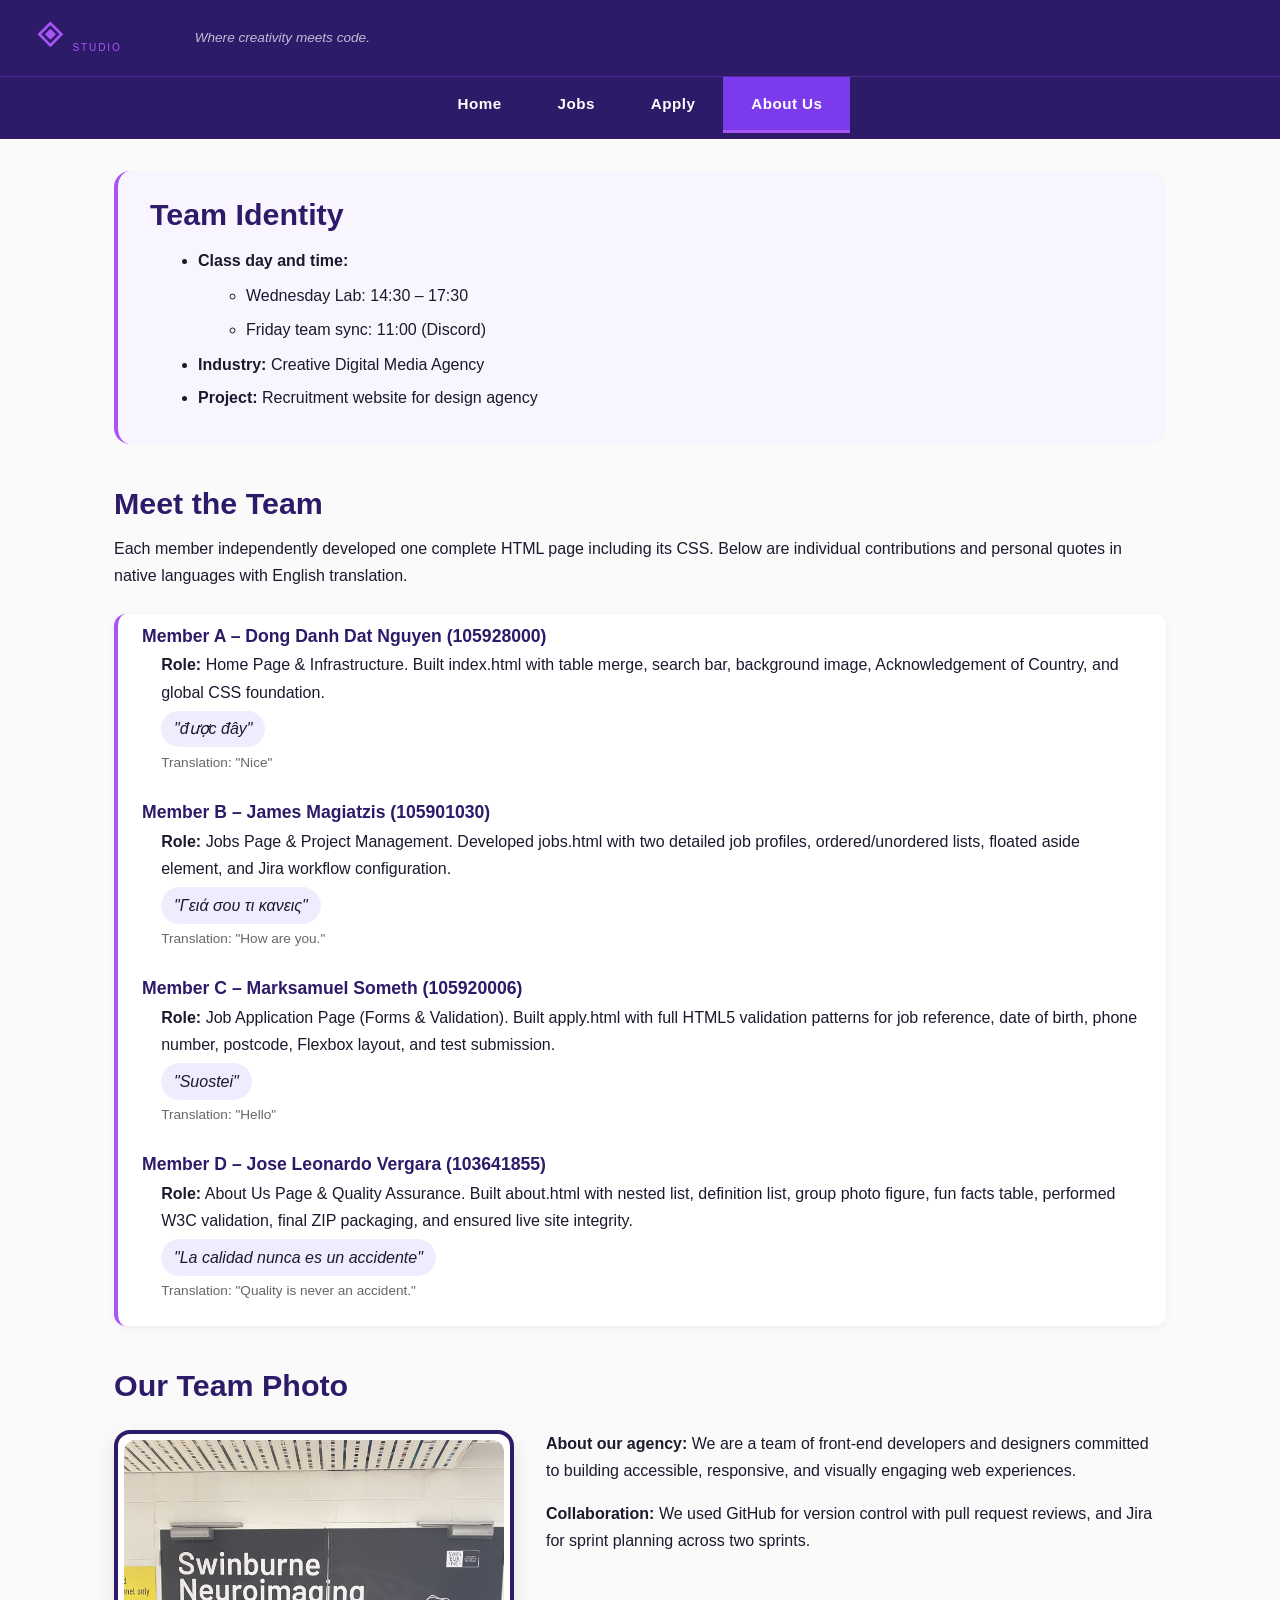
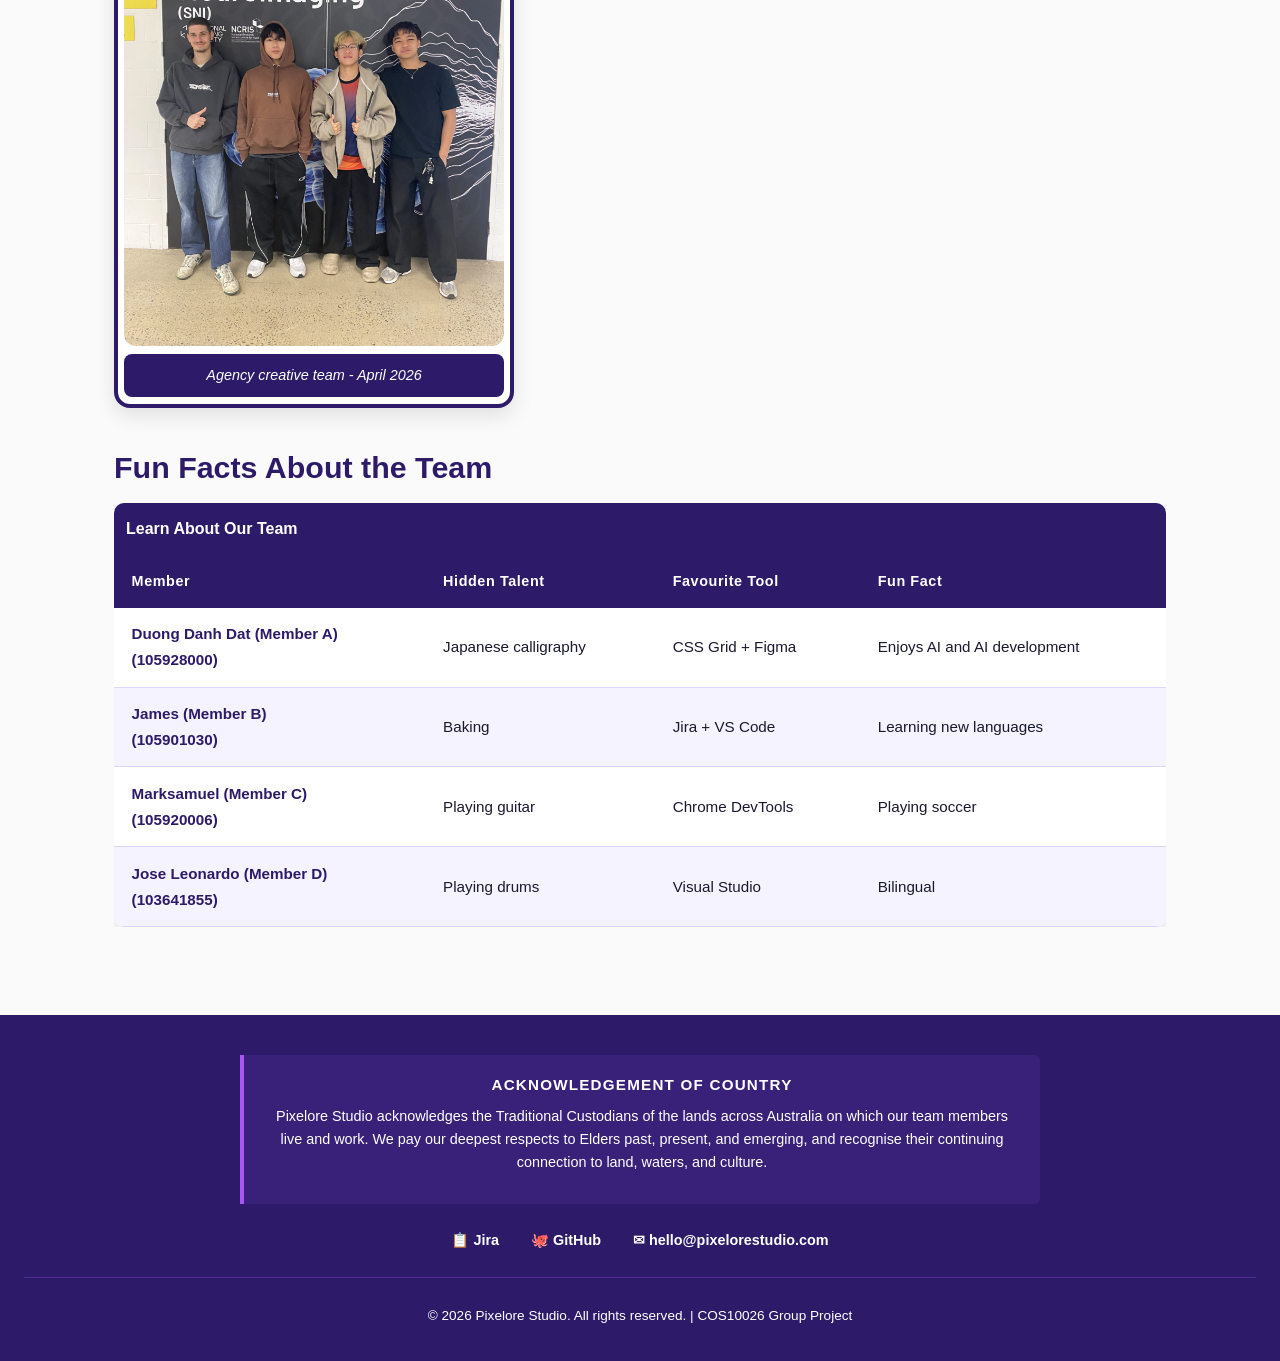
==== commit f6a72a0d: "change the foot for web" ====
--- a/about.html
+++ b/about.html
@@ -5,6 +5,7 @@
     <meta name="viewport" content="width=device-width, initial-scale=1.0, viewport-fit=cover">
     <title>About Us</title>
     <link rel="stylesheet" href="about.css">
+    <link rel="stylesheet" href="styles.css">
 
     <style>
         .about-header-title {
@@ -15,7 +16,7 @@
             letter-spacing: -0.5px;
         }
         
-        
+        /* Responsive header font size */
         @media (max-width: 700px) {
             .about-header-title {
                 font-size: 1.6rem;
@@ -25,7 +26,7 @@
 </head>
 <body>
 
-    <!-- Header -->
+    <!-- Header with centered "About Us" heading -->
     <header class="site-header">
         <a href="index.html" class="logo-link" aria-label="Pixelore Studio home">
             <img src="images/logo.svg" alt="Pixelore Studio logo">
@@ -46,7 +47,7 @@
     <main>
         <div class="section-container" style="padding: 2rem 1.5rem 3rem;">
             
-            <!-- TEAM IDENTITY, GROUP NAME + CLASS DAY/TIME -->
+            <!-- 1. TEAM IDENTITY, GROUP NAME + CLASS DAY/TIME using NESTED LIST -->
             <section class="about-section">
                 <div class="team-intro-card">
                     <h2 style="margin-top: 0;">Team Identity</h2>
@@ -64,7 +65,7 @@
                 </div>
             </section>
 
-            <!-- MEMBER CONTRIBUTIONS & QUOTES -->
+            <!-- 2. MEMBER CONTRIBUTIONS & QUOTES using DEFINITION LIST <dl> -->
             <section class="about-section">
                 <h2>Meet the Team</h2>
                 <p>Each member independently developed one complete HTML page including its CSS. Below are individual contributions and personal quotes in native languages with English translation.</p>
@@ -105,7 +106,7 @@
                 </dl>
             </section>
 
-            <!-- GROUP PHOTO -->
+            <!-- ===== 3. GROUP PHOTO inside <figure> + <figcaption> ===== -->
             <section class="about-section">
                 <h2>Our Team Photo</h2>
                 <div class="team-grid">
@@ -120,7 +121,7 @@
                 </div>
             </section>
 
-            <!-- FUN FACTS TABLE -->
+            <!-- 4. FUN FACTS TABLE -->
             <section class="about-section">
                 <h2>Fun Facts About the Team</h2>
                 <div class="table-responsive">
@@ -166,16 +167,32 @@
         </div>
     </main>
 
-    <!-- FOOTER -->
-  <footer>
-        <p>&copy; 2026 Creative Digital Media Agency</p>
-        <p>Email: <a href="mailto:info@creativemedia.com">info@creativemedia.com</a></p>
-        <p>GitHub: <a href="https://github.com/datbeo06/cos10026-pixelore-studio">GitHub</a></p>
-        <p>Jira: <a href="x">Jira</a></p>
-        <p>
-            We acknowledge the Traditional Owners of the land and pay our respects to Elders past,
-            present and emerging.
-        </p>
+    <footer class="site-footer" role="contentinfo">
+        <section class="footer-acknowledgement" aria-label="Acknowledgement of Country">
+            <h3>Acknowledgement of Country</h3>
+            <p>
+                Pixelore Studio acknowledges the Traditional Custodians of the lands across
+                Australia on which our team members live and work. We pay our deepest respects
+                to Elders past, present, and emerging, and recognise their continuing connection
+                to land, waters, and culture.
+            </p>
+        </section>
+
+        <nav class="footer-links" aria-label="Footer links">
+            <a href="https://student-team-webprj.atlassian.net/jira/software/c/projects/PSW/boards/3/backlog" aria-label="Visit our Jira project board" target="_blank" rel="noopener noreferrer">
+                &#128203; Jira
+            </a>
+            <a href="https://github.com/datbeo06/cos10026-pixelore-studio" aria-label="Visit our GitHub repository" target="_blank" rel="noopener noreferrer">
+                &#128025; GitHub
+            </a>
+            <a href="mailto:hello@pixelorestudio.com" aria-label="Email Pixelore Studio">
+                &#9993; hello@pixelorestudio.com
+            </a>
+        </nav>
+
+        <div class="footer-bottom">
+            <p>&copy; 2026 Pixelore Studio. All rights reserved. | COS10026 Group Project</p>
+        </div>
     </footer>
 
 </body>
--- a/styles.css
+++ b/styles.css
@@ -0,0 +1,781 @@
+/* ==========================================================
+   styles.css — Pixelore Studio | COS10026 Group Project
+   Shared external stylesheet for all 4 pages
+   Author: Member A
+   ========================================================== */
+
+/* ----------------------------------------------------------
+   1. CSS CUSTOM PROPERTIES (Colour Palette)
+   ---------------------------------------------------------- */
+:root {
+    --primary:      #2D1B69;   /* dark purple */
+    --accent:       #A855F7;   /* bright purple */
+    --accent-dark:  #7C3AED;   /* hover purple */
+    --bg:           #FAFAFA;   /* light background */
+    --bg-section:   #F3F0FF;   /* tinted section bg */
+    --text:         #1a1a2e;   /* main text */
+    --text-light:   #555577;   /* secondary text */
+    --white:        #ffffff;
+    --border:       #DDD6FE;   /* light purple border */
+    --shadow:       rgba(45, 27, 105, 0.12);
+}
+
+/* ----------------------------------------------------------
+   2. CSS RESET & BASE
+   ---------------------------------------------------------- */
+*, *::before, *::after {
+    box-sizing: border-box;
+    margin: 0;
+    padding: 0;
+}
+
+html {
+    scroll-behavior: smooth;
+}
+
+body {
+    font-family: 'Segoe UI', Arial, sans-serif;
+    background-color: var(--bg);
+    color: var(--text);
+    font-size: 16px;
+    line-height: 1.7;
+    min-height: 100vh;
+    display: flex;
+    flex-direction: column;
+}
+
+main {
+    flex: 1;
+}
+
+img {
+    max-width: 100%;
+    height: auto;
+    display: block;
+}
+
+a {
+    color: var(--accent);
+    text-decoration: none;
+    transition: color 0.2s ease;
+}
+
+a:hover {
+    color: var(--accent-dark);
+    text-decoration: underline;
+}
+
+/* Accessibility: visible focus states (WCAG 2.1 AA) */
+a:focus,
+button:focus,
+input:focus,
+select:focus,
+textarea:focus {
+    outline: 3px solid var(--accent);
+    outline-offset: 2px;
+}
+
+/* ----------------------------------------------------------
+   3. TYPOGRAPHY
+   ---------------------------------------------------------- */
+h1, h2, h3, h4, h5, h6 {
+    font-family: 'Segoe UI', Arial, sans-serif;
+    color: var(--primary);
+    line-height: 1.3;
+    margin-bottom: 0.75rem;
+}
+
+h1 { font-size: 2.5rem; font-weight: 800; }
+h2 { font-size: 1.9rem; font-weight: 700; }
+h3 { font-size: 1.4rem; font-weight: 600; }
+h4 { font-size: 1.1rem; font-weight: 600; }
+
+p {
+    margin-bottom: 1rem;
+    color: var(--text);
+}
+
+ul, ol {
+    padding-left: 1.5rem;
+    margin-bottom: 1rem;
+}
+
+li {
+    margin-bottom: 0.4rem;
+}
+
+/* ----------------------------------------------------------
+   4. SHARED HEADER (site-header)
+   ---------------------------------------------------------- */
+.site-header {
+    background-color: var(--primary);
+    padding: 1rem 2rem;
+    display: flex;
+    align-items: center;
+    gap: 1rem;
+}
+
+.site-header .logo-link {
+    display: flex;
+    align-items: center;
+    gap: 0.75rem;
+    text-decoration: none;
+}
+
+.site-header .logo-link img {
+    height: 44px;
+    width: auto;
+}
+
+/* ----------------------------------------------------------
+   5. SHARED NAVIGATION — identical on all 4 pages
+   ---------------------------------------------------------- */
+nav.site-nav {
+    background-color: var(--primary);
+    border-top: 1px solid rgba(168, 85, 247, 0.3);
+}
+
+nav.site-nav ul {
+    list-style: none;
+    padding: 0;
+    margin: 0;
+    display: flex;
+    justify-content: center;
+    gap: 0;
+}
+
+nav.site-nav ul li a {
+    display: block;
+    color: var(--white);
+    text-decoration: none;
+    padding: 0.85rem 1.75rem;
+    font-weight: 600;
+    font-size: 0.95rem;
+    letter-spacing: 0.03em;
+    transition: background-color 0.2s ease, color 0.2s ease;
+}
+
+nav.site-nav ul li a:hover,
+nav.site-nav ul li a:focus {
+    background-color: var(--accent);
+    color: var(--white);
+    text-decoration: none;
+    outline: none;
+}
+
+nav.site-nav ul li a.active {
+    background-color: var(--accent-dark);
+    color: var(--white);
+    border-bottom: 3px solid var(--accent);
+}
+
+/* ----------------------------------------------------------
+   6. PAGE SECTIONS — shared layout helpers
+   ---------------------------------------------------------- */
+.section-container {
+    max-width: 1100px;
+    margin: 0 auto;
+    padding: 0 1.5rem;
+}
+
+.section-padded {
+    padding: 3.5rem 1.5rem;
+}
+
+.section-tinted {
+    background-color: var(--bg-section);
+}
+
+.section-title {
+    text-align: center;
+    margin-bottom: 2.5rem;
+    position: relative;
+    padding-bottom: 0.75rem;
+}
+
+.section-title::after {
+    content: '';
+    display: block;
+    width: 60px;
+    height: 3px;
+    background-color: var(--accent);
+    margin: 0.5rem auto 0;
+    border-radius: 2px;
+}
+
+/* ----------------------------------------------------------
+   7. SHARED FOOTER
+   ---------------------------------------------------------- */
+footer.site-footer {
+    background-color: var(--primary);
+    color: var(--white);
+    padding: 2.5rem 1.5rem 1.5rem;
+    margin-top: auto;
+}
+
+.footer-links {
+    display: flex;
+    justify-content: center;
+    gap: 2rem;
+    flex-wrap: wrap;
+    margin-bottom: 1.5rem;
+}
+
+.footer-links a {
+    color: var(--white);
+    font-weight: 600;
+    font-size: 0.9rem;
+    display: flex;
+    align-items: center;
+    gap: 0.4rem;
+    transition: color 0.2s ease;
+}
+
+.footer-links a:hover,
+.footer-links a:focus {
+    color: var(--white);
+    text-decoration: underline;
+}
+
+.footer-bottom p {
+    color: var(--white);
+}
+
+.footer-bottom {
+    text-align: center;
+    font-size: 0.85rem;
+    color: var(--white);
+    border-top: 1px solid rgba(168, 85, 247, 0.3);
+    padding-top: 1rem;
+}
+
+.footer-acknowledgement {
+    max-width: 800px;
+    margin: 0 auto 1.5rem;
+    padding: 1.25rem 1.5rem;
+    background-color: rgba(168, 85, 247, 0.1);
+    border-left: 4px solid var(--accent);
+    border-radius: 0 6px 6px 0;
+    font-size: 0.9rem;
+    color: var(--white);
+    line-height: 1.6;
+}
+
+.footer-acknowledgement p {
+    color: var(--white);
+}
+
+.footer-acknowledgement h3 {
+    color: var(--white);
+    font-size: 0.95rem;
+    margin-bottom: 0.5rem;
+    text-transform: uppercase;
+    letter-spacing: 0.08em;
+}
+
+/* ----------------------------------------------------------
+   8. INDEX.HTML — HERO SECTION
+   Background-image set here via CSS (NOT <img> tag)
+   ---------------------------------------------------------- */
+.hero {
+    background-image:
+        radial-gradient(ellipse at 20% 50%, rgba(168, 85, 247, 0.25) 0%, transparent 60%),
+        radial-gradient(ellipse at 80% 20%, rgba(124, 58, 237, 0.2) 0%, transparent 50%),
+        linear-gradient(135deg, #2D1B69 0%, #1a0f4a 50%, #0d0828 100%);
+    background-size: cover;
+    background-position: center;
+    background-attachment: scroll;
+    color: var(--white);
+    padding: 5rem 1.5rem 4rem;
+    text-align: center;
+    position: relative;
+    overflow: hidden;
+}
+
+
+.hero-content {
+    position: relative;
+    z-index: 1;
+    max-width: 700px;
+    margin: 0 auto;
+}
+
+.hero h1 {
+    color: var(--white);
+    font-size: 3rem;
+    font-weight: 800;
+    margin-bottom: 0.5rem;
+    letter-spacing: -0.02em;
+}
+
+.hero .hero-slogan {
+    color: var(--accent);
+    font-size: 1.25rem;
+    font-style: italic;
+    margin-bottom: 1.5rem;
+}
+
+.hero .hero-description {
+    color: rgba(255, 255, 255, 0.85);
+    font-size: 1.05rem;
+    margin-bottom: 2rem;
+    max-width: 560px;
+    margin-left: auto;
+    margin-right: auto;
+}
+
+/* ----------------------------------------------------------
+   9. INDEX.HTML — SEARCH BOX
+   ---------------------------------------------------------- */
+.search-form {
+    display: flex;
+    justify-content: center;
+    gap: 0.5rem;
+    flex-wrap: wrap;
+    margin-top: 1.5rem;
+}
+
+.search-form input[type="search"] {
+    padding: 0.75rem 1.25rem;
+    font-size: 1rem;
+    border: 2px solid var(--accent);
+    border-radius: 6px 0 0 6px;
+    background-color: rgba(255, 255, 255, 0.1);
+    color: var(--white);
+    width: 320px;
+    max-width: 100%;
+    transition: border-color 0.2s ease, background-color 0.2s ease;
+}
+
+.search-form input[type="search"]::placeholder {
+    color: rgba(255, 255, 255, 0.55);
+}
+
+.search-form input[type="search"]:focus {
+    background-color: rgba(255, 255, 255, 0.15);
+    border-color: var(--white);
+    outline: none;
+}
+
+.search-form button {
+    padding: 0.75rem 1.5rem;
+    font-size: 1rem;
+    font-weight: 700;
+    background-color: var(--accent);
+    color: var(--white);
+    border: 2px solid var(--accent);
+    border-radius: 0 6px 6px 0;
+    cursor: pointer;
+    transition: background-color 0.2s ease, border-color 0.2s ease;
+}
+
+.search-form button:hover,
+.search-form button:focus {
+    background-color: var(--accent-dark);
+    border-color: var(--accent-dark);
+}
+
+/* ----------------------------------------------------------
+   10. INDEX.HTML — COMPANY INFO SECTION
+   ---------------------------------------------------------- */
+.company-section {
+    display: flex;
+    gap: 3rem;
+    align-items: center;
+    max-width: 1100px;
+    margin: 0 auto;
+    padding: 3.5rem 1.5rem;
+    flex-wrap: wrap;
+}
+
+.company-section img {
+    width: 100%;
+    max-width: 440px;
+    border-radius: 12px;
+    box-shadow: 0 8px 32px var(--shadow);
+    object-fit: cover;
+    aspect-ratio: 4/3;
+}
+
+.company-text {
+    flex: 1;
+    min-width: 260px;
+}
+
+.company-text h2 {
+    margin-bottom: 1rem;
+}
+
+/* ----------------------------------------------------------
+   11. INDEX.HTML — SERVICES TABLE
+   ---------------------------------------------------------- */
+.table-wrapper {
+    overflow-x: auto;
+    margin: 0 auto;
+    max-width: 900px;
+}
+
+table {
+    width: 100%;
+    border-collapse: collapse;
+    font-size: 0.95rem;
+    background-color: var(--white);
+    box-shadow: 0 2px 16px var(--shadow);
+    border-radius: 10px;
+    overflow: hidden;
+}
+
+table caption {
+    font-weight: 700;
+    font-size: 1rem;
+    color: var(--primary);
+    padding: 0.75rem;
+    text-align: left;
+    caption-side: top;
+}
+
+table thead tr {
+    background-color: var(--primary);
+    color: var(--white);
+}
+
+table thead th {
+    padding: 0.9rem 1.1rem;
+    text-align: left;
+    font-weight: 700;
+    font-size: 0.9rem;
+    letter-spacing: 0.04em;
+    color: var(--white);
+}
+
+table tbody tr {
+    border-bottom: 1px solid var(--border);
+    transition: background-color 0.15s ease;
+}
+
+table tbody tr:last-child {
+    border-bottom: none;
+}
+
+table tbody tr:hover {
+    background-color: #F3F0FF;
+}
+
+table tbody td {
+    padding: 0.85rem 1.1rem;
+    vertical-align: middle;
+    color: var(--text);
+}
+
+table tbody td:first-child {
+    font-weight: 600;
+    color: var(--primary);
+}
+
+.category-cell {
+    background-color: var(--bg-section);
+    font-weight: 700 !important;
+    color: var(--accent-dark) !important;
+    text-transform: uppercase;
+    font-size: 0.8rem;
+    letter-spacing: 0.06em;
+    border-right: 3px solid var(--accent);
+}
+
+/* ----------------------------------------------------------
+   12. JOBS.HTML — ASIDE ELEMENT
+   ---------------------------------------------------------- */
+aside {
+    float: right;
+    width: 25%;
+    margin: 0 0 1.5rem 2rem;
+    padding: 1.25rem;
+    border: 1px solid var(--accent);
+    border-radius: 8px;
+    background-color: var(--bg-section);
+    font-size: 0.9rem;
+}
+
+aside h3 {
+    font-size: 1rem;
+    color: var(--accent-dark);
+    margin-bottom: 0.75rem;
+    padding-bottom: 0.5rem;
+    border-bottom: 2px solid var(--border);
+}
+
+/* Clearfix for aside float */
+.clearfix::after {
+    content: '';
+    display: table;
+    clear: both;
+}
+
+/* ----------------------------------------------------------
+   13. ABOUT.HTML — STUDENT ID STYLES
+   ---------------------------------------------------------- */
+.student-id {
+    display: inline-block;
+    background-color: var(--primary);
+    color: var(--white);
+    font-family: 'Courier New', monospace;
+    font-size: 0.85rem;
+    font-weight: 700;
+    padding: 0.2rem 0.6rem;
+    border-radius: 4px;
+    letter-spacing: 0.08em;
+    border: 1px solid var(--accent);
+    margin-left: 0.5rem;
+}
+
+/* ----------------------------------------------------------
+   14. ABOUT.HTML — FIGURE (group photo)
+   ---------------------------------------------------------- */
+figure {
+    border: 3px solid var(--primary);
+    border-radius: 10px;
+    overflow: hidden;
+    display: inline-block;
+    max-width: 100%;
+    box-shadow: 0 4px 20px var(--shadow);
+}
+
+figcaption {
+    background-color: var(--primary);
+    color: var(--white);
+    padding: 0.6rem 1rem;
+    font-size: 0.9rem;
+    text-align: center;
+    font-style: italic;
+}
+
+/* ----------------------------------------------------------
+   15. ABOUT.HTML — FUN FACTS TABLE with hover effects
+   ---------------------------------------------------------- */
+.fun-facts-table tbody tr:hover {
+    background-color: #EDE9FE;   /* hex colour required */
+}
+
+.fun-facts-table thead tr {
+    background-color: #2D1B69;   /* hex colour — same as --primary */
+}
+
+.fun-facts-table tbody tr:nth-child(even) {
+    background-color: #F5F3FF;   /* hex colour */
+}
+
+/* ----------------------------------------------------------
+   16. APPLY.HTML — FORM LAYOUT (Flexbox)
+   ---------------------------------------------------------- */
+.application-form {
+    max-width: 720px;
+    margin: 0 auto;
+    background-color: var(--white);
+    padding: 2.5rem;
+    border-radius: 12px;
+    box-shadow: 0 4px 24px var(--shadow);
+}
+
+.form-group {
+    display: flex;
+    flex-direction: column;
+    gap: 0.3rem;
+    margin-bottom: 1.25rem;
+}
+
+.form-row {
+    display: flex;
+    gap: 1.5rem;
+    flex-wrap: wrap;
+}
+
+.form-row .form-group {
+    flex: 1;
+    min-width: 200px;
+}
+
+.application-form label {
+    font-weight: 600;
+    font-size: 0.9rem;
+    color: var(--primary);
+}
+
+.application-form input[type="text"],
+.application-form input[type="email"],
+.application-form input[type="search"],
+.application-form select,
+.application-form textarea {
+    padding: 0.6rem 0.9rem;
+    border: 1.5px solid var(--border);
+    border-radius: 6px;
+    font-size: 0.95rem;
+    font-family: inherit;
+    color: var(--text);
+    background-color: var(--bg);
+    transition: border-color 0.2s ease;
+    width: 100%;
+}
+
+.application-form input:focus,
+.application-form select:focus,
+.application-form textarea:focus {
+    border-color: var(--accent);
+    background-color: var(--white);
+    outline: none;
+}
+
+.application-form fieldset {
+    border: 1.5px solid var(--border);
+    border-radius: 6px;
+    padding: 0.75rem 1rem;
+    margin-bottom: 1.25rem;
+}
+
+.application-form legend {
+    font-weight: 600;
+    color: var(--primary);
+    padding: 0 0.4rem;
+    font-size: 0.9rem;
+}
+
+.radio-group, .checkbox-group {
+    display: flex;
+    flex-wrap: wrap;
+    gap: 0.75rem 1.5rem;
+    margin-top: 0.4rem;
+}
+
+.radio-group label, .checkbox-group label {
+    font-weight: 400;
+    display: flex;
+    align-items: center;
+    gap: 0.4rem;
+    cursor: pointer;
+}
+
+.btn-submit {
+    display: block;
+    width: 100%;
+    padding: 0.85rem;
+    background-color: var(--primary);
+    color: var(--white);
+    font-size: 1rem;
+    font-weight: 700;
+    border: none;
+    border-radius: 8px;
+    cursor: pointer;
+    margin-top: 1rem;
+    transition: background-color 0.2s ease;
+    letter-spacing: 0.03em;
+}
+
+.btn-submit:hover,
+.btn-submit:focus {
+    background-color: var(--accent-dark);
+}
+
+/* ----------------------------------------------------------
+   17. UTILITY CLASSES
+   ---------------------------------------------------------- */
+.text-center { text-align: center; }
+.text-accent  { color: var(--accent); }
+.mt-1 { margin-top: 1rem; }
+.mt-2 { margin-top: 2rem; }
+.mb-1 { margin-bottom: 1rem; }
+.mb-2 { margin-bottom: 2rem; }
+
+/* ----------------------------------------------------------
+   18. RESPONSIVE — MEDIA QUERIES
+   ---------------------------------------------------------- */
+
+/* Tablet (≤ 900px) */
+@media (max-width: 900px) {
+    h1 { font-size: 2rem; }
+    h2 { font-size: 1.6rem; }
+
+    .hero h1 { font-size: 2.4rem; }
+
+    .company-section {
+        flex-direction: column;
+        gap: 2rem;
+    }
+
+    .company-section img {
+        max-width: 100%;
+    }
+
+    aside {
+        float: none;
+        width: 100%;
+        margin: 0 0 1.5rem 0;
+    }
+}
+
+/* Mobile (≤ 600px) */
+@media (max-width: 600px) {
+    h1 { font-size: 1.7rem; }
+    h2 { font-size: 1.35rem; }
+
+    .site-header {
+        padding: 0.75rem 1rem;
+    }
+
+    nav.site-nav ul {
+        flex-direction: column;
+        align-items: stretch;
+    }
+
+    nav.site-nav ul li a {
+        padding: 0.75rem 1rem;
+        text-align: center;
+        border-bottom: 1px solid rgba(168, 85, 247, 0.2);
+    }
+
+    .hero {
+        padding: 3rem 1rem 2.5rem;
+    }
+
+    .hero h1 { font-size: 1.9rem; }
+
+    .search-form {
+        flex-direction: column;
+        align-items: stretch;
+        padding: 0 1rem;
+    }
+
+    .search-form input[type="search"] {
+        width: 100%;
+        border-radius: 6px;
+    }
+
+    .search-form button {
+        width: 100%;
+        border-radius: 6px;
+    }
+
+    .footer-links {
+        flex-direction: column;
+        align-items: center;
+        gap: 0.75rem;
+    }
+
+    .section-padded {
+        padding: 2rem 1rem;
+    }
+
+    .application-form {
+        padding: 1.5rem 1rem;
+    }
+
+    table { font-size: 0.85rem; }
+    table thead th, table tbody td { padding: 0.6rem 0.7rem; }
+}
+
+/* Apply page intro box */
+.apply-intro {
+    background-color: #F3F0FF;   /* same light grey/purple as team */
+    padding: 1.5rem;
+    border-radius: 10px;
+    border-left: 5px solid #A855F7;
+    margin-bottom: 2rem;
+}
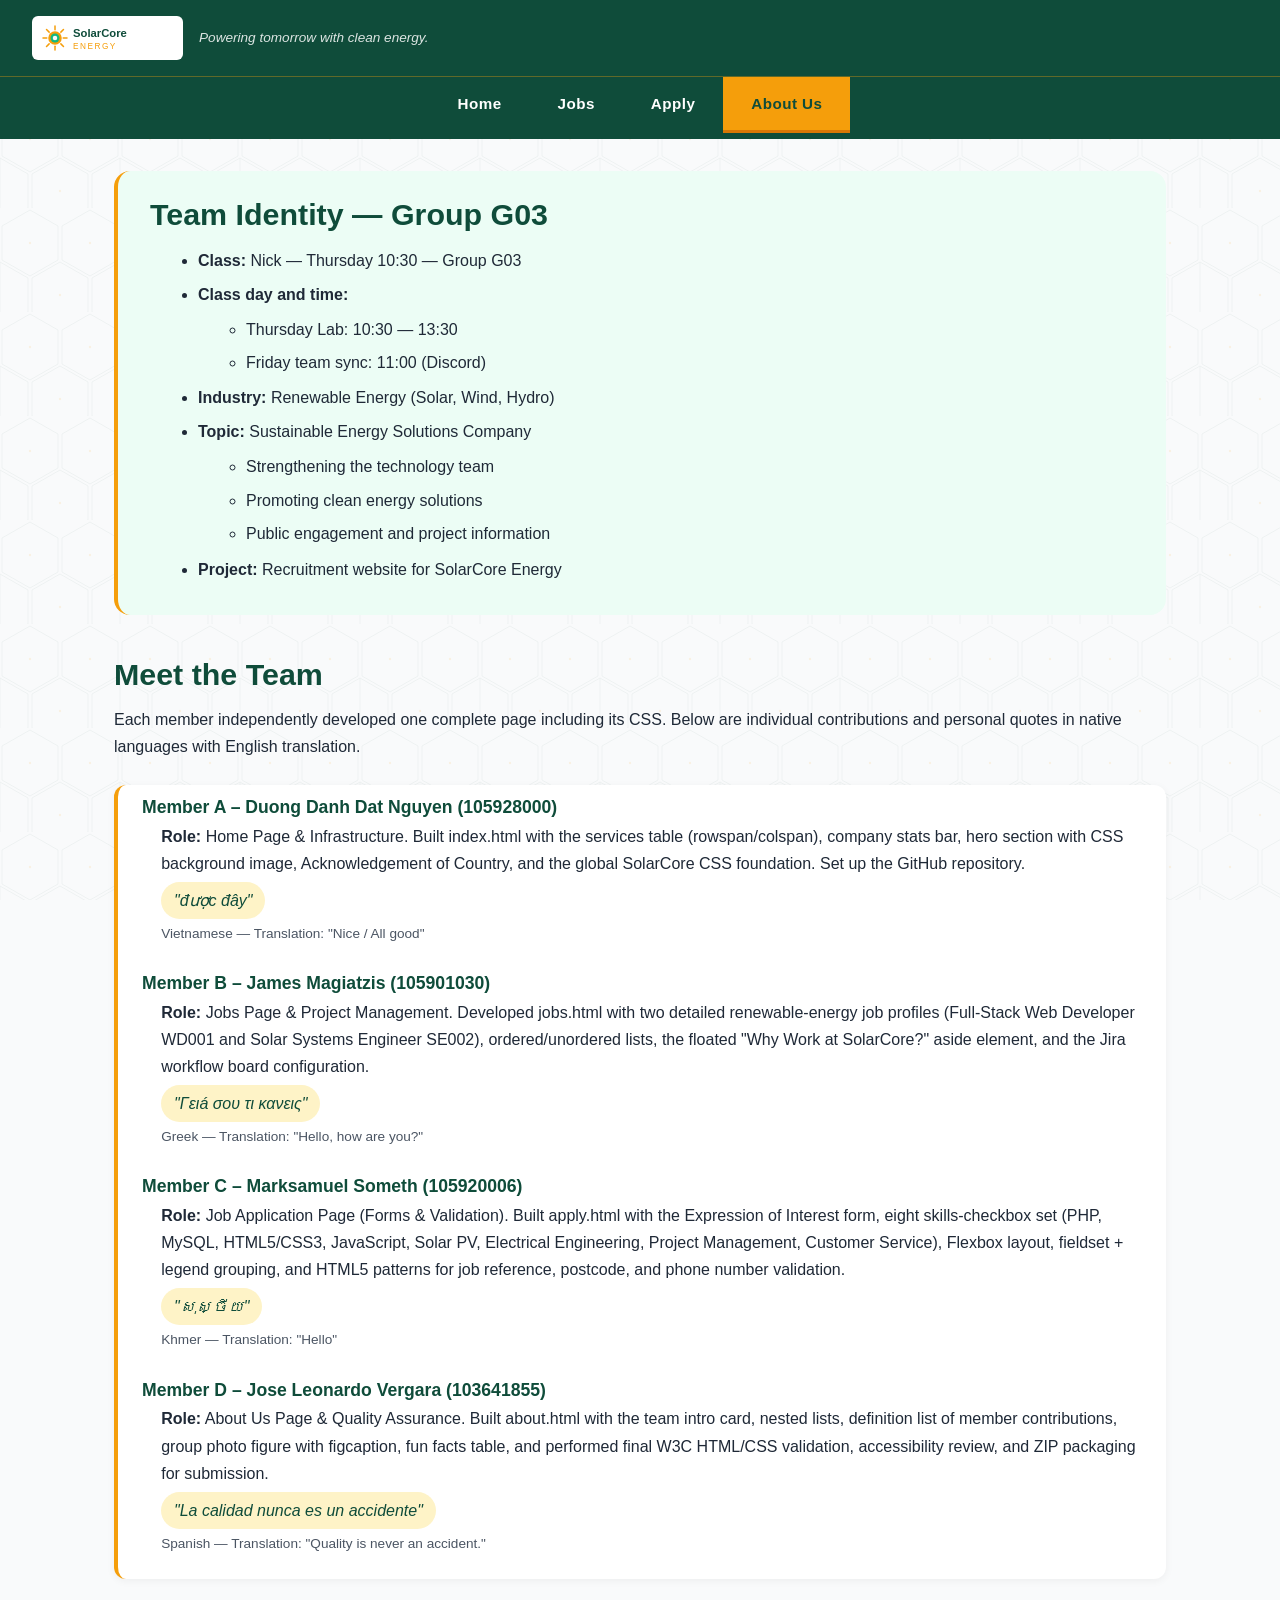
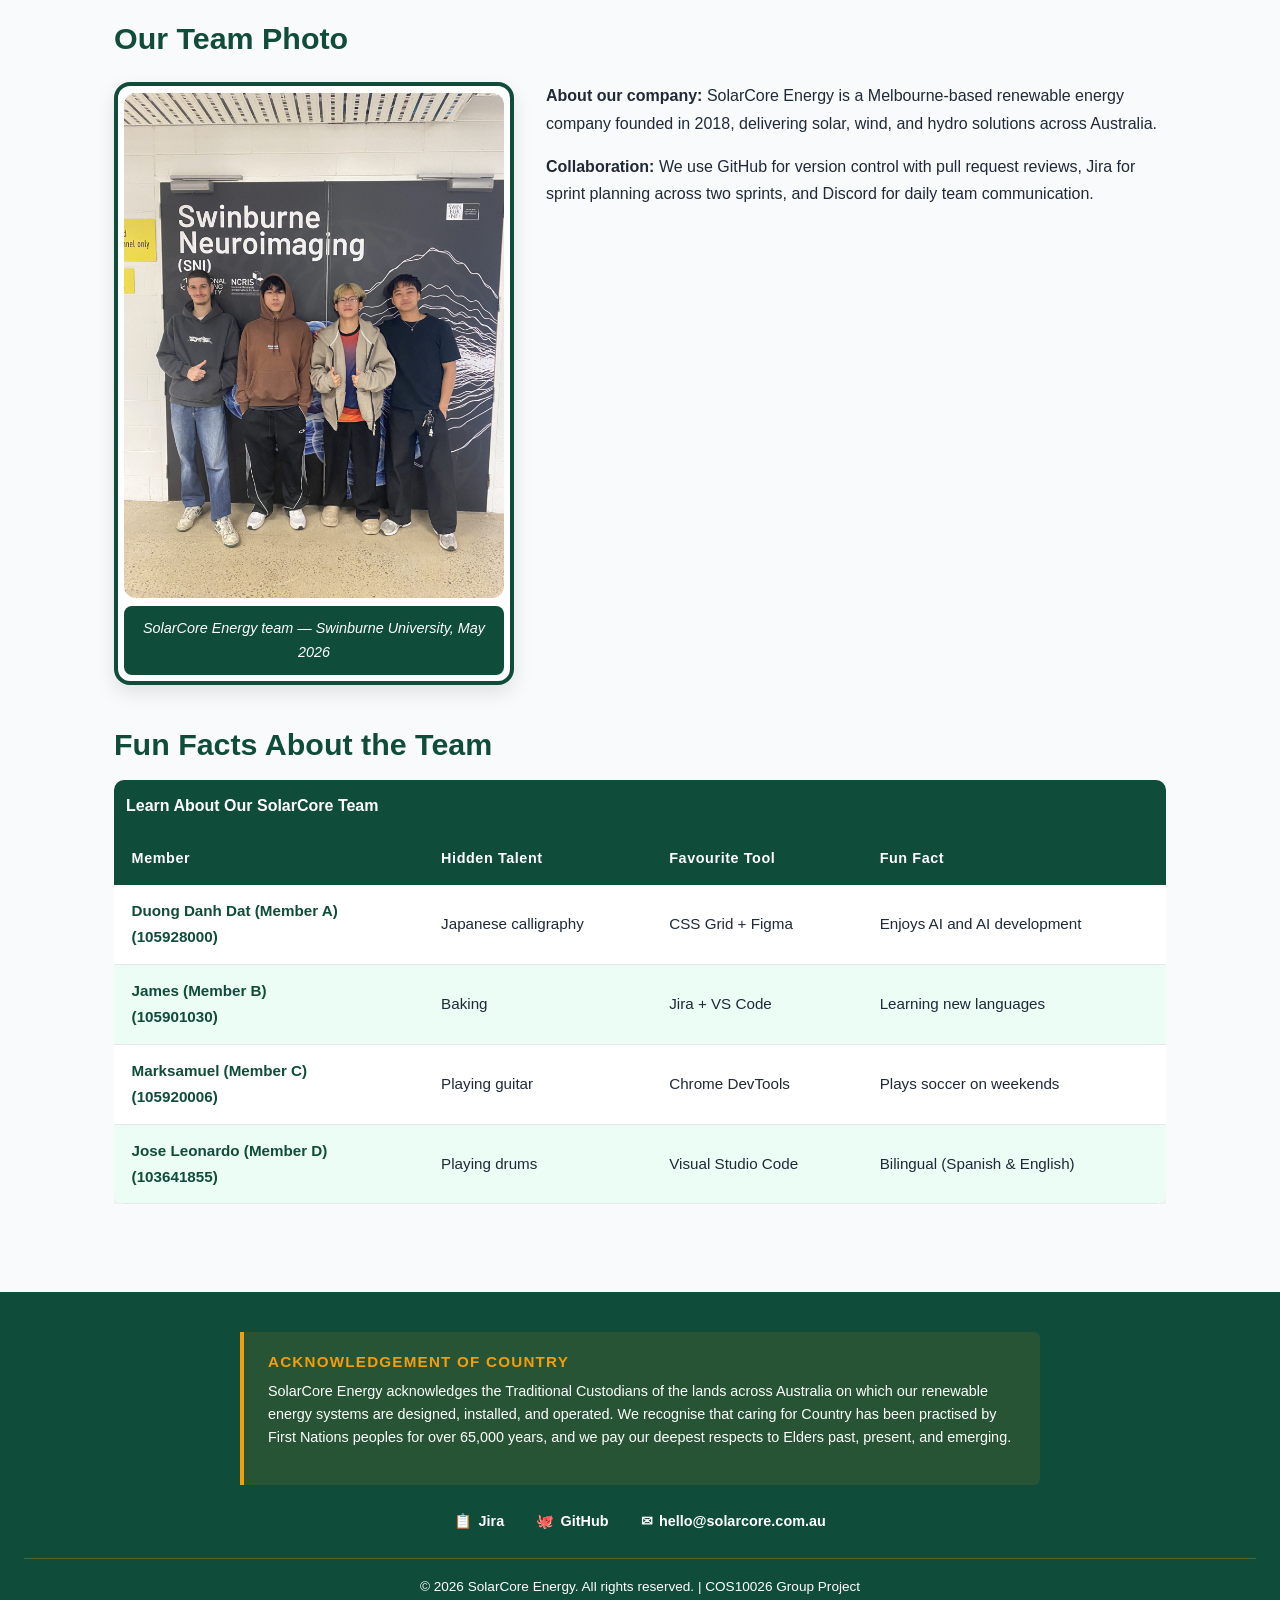
==== commit 0168eb9d: "change the topic" ====
--- a/about.html
+++ b/about.html
@@ -3,9 +3,12 @@
 <head>
     <meta charset="UTF-8">
     <meta name="viewport" content="width=device-width, initial-scale=1.0, viewport-fit=cover">
-    <title>About Us</title>
-    <link rel="stylesheet" href="about.css">
-    <link rel="stylesheet" href="styles.css">
+    <meta name="description" content="Meet the SolarCore Energy team — four students from Swinburne University working on the COS10026 Web Technology Project, Group G03 Sustainable Energy Solutions.">
+    <meta name="keywords" content="SolarCore team, COS10026, Swinburne web project, Group G03, renewable energy team, about us">
+    <meta name="author" content="Jose Leonardo Vergara">
+    <title>About Us &mdash; SolarCore Energy</title>
+
+    <link rel="stylesheet" href="styles/style.css">
 
     <style>
         .about-header-title {
@@ -15,8 +18,7 @@
             color: white;
             letter-spacing: -0.5px;
         }
-        
-        /* Responsive header font size */
+
         @media (max-width: 700px) {
             .about-header-title {
                 font-size: 1.6rem;
@@ -26,12 +28,12 @@
 </head>
 <body>
 
-    <!-- Header with centered "About Us" heading -->
+    <!-- Header -->
     <header class="site-header">
-        <a href="index.html" class="logo-link" aria-label="Pixelore Studio home">
-            <img src="images/logo.svg" alt="Pixelore Studio logo">
+        <a href="index.html" class="logo-link" aria-label="SolarCore Energy home">
+            <img src="images/logo.svg" alt="SolarCore Energy logo">
         </a>
-        <p style="color: rgba(255,255,255,0.7); font-size: 0.85rem; font-style: italic; margin: 0;">Where creativity meets code.</p>
+        <p style="color: rgba(255,255,255,0.85); font-size: 0.85rem; font-style: italic; margin: 0;">Powering tomorrow with clean energy.</p>
     </header>
 
     <!-- NAVIGATION — identical on all 4 pages -->
@@ -46,87 +48,111 @@
 
     <main>
         <div class="section-container" style="padding: 2rem 1.5rem 3rem;">
-            
-            <!-- 1. TEAM IDENTITY, GROUP NAME + CLASS DAY/TIME using NESTED LIST -->
+
+            <!-- TEAM IDENTITY, GROUP NAME + CLASS DAY/TIME -->
             <section class="about-section">
                 <div class="team-intro-card">
-                    <h2 style="margin-top: 0;">Team Identity</h2>
+                    <h2 style="margin-top: 0;">Team Identity &mdash; Group G03</h2>
                     <!-- Nested list requirement -->
                     <ul>
-                        <li><strong>Class day and time:</strong> 
+                        <li><strong>Class:</strong> Nick &mdash; Thursday 10:30 &mdash; Group G03</li>
+                        <li><strong>Class day and time:</strong>
                             <ul>
-                                <li>Wednesday Lab: 14:30 – 17:30</li>
+                                <li>Thursday Lab: 10:30 &mdash; 13:30</li>
                                 <li>Friday team sync: 11:00 (Discord)</li>
                             </ul>
                         </li>
-                        <li><strong>Industry:</strong> Creative Digital Media Agency</li>
-                        <li><strong>Project:</strong> Recruitment website for design agency</li>
+                        <li><strong>Industry:</strong> Renewable Energy (Solar, Wind, Hydro)</li>
+                        <li><strong>Topic:</strong> Sustainable Energy Solutions Company
+                            <ul>
+                                <li>Strengthening the technology team</li>
+                                <li>Promoting clean energy solutions</li>
+                                <li>Public engagement and project information</li>
+                            </ul>
+                        </li>
+                        <li><strong>Project:</strong> Recruitment website for SolarCore Energy</li>
                     </ul>
                 </div>
             </section>
 
-            <!-- 2. MEMBER CONTRIBUTIONS & QUOTES using DEFINITION LIST <dl> -->
+            <!-- MEMBER CONTRIBUTIONS & QUOTES -->
             <section class="about-section">
                 <h2>Meet the Team</h2>
-                <p>Each member independently developed one complete HTML page including its CSS. Below are individual contributions and personal quotes in native languages with English translation.</p>
-                
+                <p>Each member independently developed one complete page including its CSS. Below are individual contributions and personal quotes in native languages with English translation.</p>
+
                 <!-- Definition list (dl/dt/dd) -->
                 <dl class="contrib-definition-list">
                     <!-- Member A -->
-                    <dt>Member A – Dong Danh Dat Nguyen (105928000)</dt>
-                    <dd>
-                        <strong>Role:</strong> Home Page &amp; Infrastructure. Built index.html with table merge, search bar, background image, Acknowledgement of Country, and global CSS foundation.<br>
-                        <span class="member-quote">"được đây"</span>
-                        <span class="quote-translation">Translation: "Nice"</span>
-                    </dd>
-                    
+                    <dt>Member A &ndash; Duong Danh Dat Nguyen (105928000)</dt>
+                    <dd>
+                        <strong>Role:</strong> Home Page &amp; Infrastructure. Built index.html
+                        with the services table (rowspan/colspan), company stats bar, hero
+                        section with CSS background image, Acknowledgement of Country, and
+                        the global SolarCore CSS foundation. Set up the GitHub repository.<br>
+                        <span class="member-quote">"&#273;&#432;&#7907;c &#273;&acirc;y"</span>
+                        <span class="quote-translation">Vietnamese &mdash; Translation: "Nice / All good"</span>
+                    </dd>
+
                     <!-- Member B -->
-                    <dt>Member B – James Magiatzis (105901030)</dt>
-                    <dd>
-                        <strong>Role:</strong> Jobs Page &amp; Project Management. Developed jobs.html with two detailed job profiles, ordered/unordered lists, floated aside element, and Jira workflow configuration.<br>
-                        <span class="member-quote">"Γειά σου τι κανεις"</span>
-                        <span class="quote-translation">Translation: "How are you."</span>
-                    </dd>
-                    
+                    <dt>Member B &ndash; James Magiatzis (105901030)</dt>
+                    <dd>
+                        <strong>Role:</strong> Jobs Page &amp; Project Management. Developed
+                        jobs.html with two detailed renewable-energy job profiles
+                        (Full-Stack Web Developer WD001 and Solar Systems Engineer SE002),
+                        ordered/unordered lists, the floated "Why Work at SolarCore?" aside
+                        element, and the Jira workflow board configuration.<br>
+                        <span class="member-quote">"&Gamma;&epsilon;&iota;&aacute; &sigma;&omicron;&upsilon; &tau;&iota; &kappa;&alpha;&nu;&epsilon;&iota;&sigmaf;"</span>
+                        <span class="quote-translation">Greek &mdash; Translation: "Hello, how are you?"</span>
+                    </dd>
+
                     <!-- Member C -->
-                    <dt>Member C – Marksamuel Someth (105920006)</dt>
-                    <dd>
-                        <strong>Role:</strong> Job Application Page (Forms &amp; Validation). Built apply.html with full HTML5 validation patterns for job reference, date of birth, phone number, postcode, Flexbox layout, and test submission.<br>
-                        <span class="member-quote">"Suostei"</span>
-                        <span class="quote-translation">Translation: "Hello"</span>
-                    </dd>
-                    
+                    <dt>Member C &ndash; Marksamuel Someth (105920006)</dt>
+                    <dd>
+                        <strong>Role:</strong> Job Application Page (Forms &amp; Validation).
+                        Built apply.html with the Expression of Interest form, eight
+                        skills-checkbox set (PHP, MySQL, HTML5/CSS3, JavaScript, Solar PV,
+                        Electrical Engineering, Project Management, Customer Service),
+                        Flexbox layout, fieldset + legend grouping, and HTML5 patterns for
+                        job reference, postcode, and phone number validation.<br>
+                        <span class="member-quote">"&#6047;&#6075;&#6047;&#6098;&#6021;&#6072;&#6041;"</span>
+                        <span class="quote-translation">Khmer &mdash; Translation: "Hello"</span>
+                    </dd>
+
                     <!-- Member D -->
-                    <dt>Member D – Jose Leonardo Vergara (103641855)</dt>
-                    <dd>
-                        <strong>Role:</strong> About Us Page &amp; Quality Assurance. Built about.html with nested list, definition list, group photo figure, fun facts table, performed W3C validation, final ZIP packaging, and ensured live site integrity.<br>
+                    <dt>Member D &ndash; Jose Leonardo Vergara (103641855)</dt>
+                    <dd>
+                        <strong>Role:</strong> About Us Page &amp; Quality Assurance. Built
+                        about.html with the team intro card, nested lists, definition list of
+                        member contributions, group photo figure with figcaption, fun facts
+                        table, and performed final W3C HTML/CSS validation, accessibility
+                        review, and ZIP packaging for submission.<br>
                         <span class="member-quote">"La calidad nunca es un accidente"</span>
-                        <span class="quote-translation">Translation: "Quality is never an accident."</span>
+                        <span class="quote-translation">Spanish &mdash; Translation: "Quality is never an accident."</span>
                     </dd>
                 </dl>
             </section>
 
-            <!-- ===== 3. GROUP PHOTO inside <figure> + <figcaption> ===== -->
+            <!-- GROUP PHOTO -->
             <section class="about-section">
                 <h2>Our Team Photo</h2>
                 <div class="team-grid">
                     <figure class="group-photo-figure">
-                        <img src="images/team-photo.jpg" alt="team photo">
-                        <figcaption>Agency creative team - April 2026</figcaption>
+                        <img src="images/team-photo.jpg" alt="The four-member SolarCore Energy student team standing together at Swinburne University">
+                        <figcaption>SolarCore Energy team &mdash; Swinburne University, May 2026</figcaption>
                     </figure>
                     <div>
-                        <p><strong>About our agency:</strong> We are a team of front-end developers and designers committed to building accessible, responsive, and visually engaging web experiences.</p>
-                        <p><strong>Collaboration:</strong> We used GitHub for version control with pull request reviews, and Jira for sprint planning across two sprints.</p>
+                        <p><strong>About our company:</strong> SolarCore Energy is a Melbourne-based renewable energy company founded in 2018, delivering solar, wind, and hydro solutions across Australia.</p>
+                        <p><strong>Collaboration:</strong> We use GitHub for version control with pull request reviews, Jira for sprint planning across two sprints, and Discord for daily team communication.</p>
                     </div>
                 </div>
             </section>
 
-            <!-- 4. FUN FACTS TABLE -->
+            <!-- FUN FACTS TABLE -->
             <section class="about-section">
                 <h2>Fun Facts About the Team</h2>
                 <div class="table-responsive">
                     <table class="fun-facts-table">
-                    <caption>Learn About Our Team</caption>
+                    <caption>Learn About Our SolarCore Team</caption>
                         <thead>
                             <tr>
                                 <th>Member</th>
@@ -152,13 +178,13 @@
                                 <td><strong>Marksamuel (Member C)</strong><br>(105920006)</td>
                                 <td>Playing guitar</td>
                                 <td>Chrome DevTools</td>
-                                <td>Playing soccer</td>
+                                <td>Plays soccer on weekends</td>
                             </tr>
                             <tr>
                                 <td><strong>Jose Leonardo (Member D)</strong><br>(103641855)</td>
                                 <td>Playing drums</td>
-                                <td>Visual Studio</td>
-                                <td>Bilingual</td>
+                                <td>Visual Studio Code</td>
+                                <td>Bilingual (Spanish &amp; English)</td>
                             </tr>
                         </tbody>
                     </table>
@@ -167,33 +193,34 @@
         </div>
     </main>
 
-    <footer class="site-footer" role="contentinfo">
+    <footer class="site-footer">
         <section class="footer-acknowledgement" aria-label="Acknowledgement of Country">
             <h3>Acknowledgement of Country</h3>
             <p>
-                Pixelore Studio acknowledges the Traditional Custodians of the lands across
-                Australia on which our team members live and work. We pay our deepest respects
-                to Elders past, present, and emerging, and recognise their continuing connection
-                to land, waters, and culture.
+                SolarCore Energy acknowledges the Traditional Custodians of the lands across
+                Australia on which our renewable energy systems are designed, installed, and
+                operated. We recognise that caring for Country has been practised by First
+                Nations peoples for over 65,000 years, and we pay our deepest respects to
+                Elders past, present, and emerging.
             </p>
         </section>
 
         <nav class="footer-links" aria-label="Footer links">
             <a href="https://student-team-webprj.atlassian.net/jira/software/c/projects/PSW/boards/3/backlog" aria-label="Visit our Jira project board" target="_blank" rel="noopener noreferrer">
-                &#128203; Jira
+                <span aria-hidden="true">&#128203;</span> Jira
             </a>
             <a href="https://github.com/datbeo06/cos10026-pixelore-studio" aria-label="Visit our GitHub repository" target="_blank" rel="noopener noreferrer">
-                &#128025; GitHub
+                <span aria-hidden="true">&#128025;</span> GitHub
             </a>
-            <a href="mailto:hello@pixelorestudio.com" aria-label="Email Pixelore Studio">
-                &#9993; hello@pixelorestudio.com
+            <a href="mailto:hello@solarcore.com.au" aria-label="Email SolarCore Energy">
+                <span aria-hidden="true">&#9993;</span> hello@solarcore.com.au
             </a>
         </nav>
 
         <div class="footer-bottom">
-            <p>&copy; 2026 Pixelore Studio. All rights reserved. | COS10026 Group Project</p>
+            <p>&copy; 2026 SolarCore Energy. All rights reserved. | COS10026 Group Project</p>
         </div>
     </footer>
 
 </body>
-</html>+</html>
--- a/styles/style.css
+++ b/styles/style.css
@@ -0,0 +1,1013 @@
+/* ==========================================================
+   style.css — SolarCore Energy | COS10026 Group Project
+   Single consolidated stylesheet for all 4 pages.
+   Includes: shared base + page-specific rules for index/jobs/apply/about.
+   ========================================================== */
+
+/* ----------------------------------------------------------
+   1. CSS CUSTOM PROPERTIES (SolarCore Sunrise Palette)
+   ---------------------------------------------------------- */
+:root {
+    --primary:      #0F4C3A;   /* deep forest green */
+    --accent:       #F59E0B;   /* solar gold */
+    --accent-dark:  #D97706;   /* darker gold for hover */
+    --secondary:    #10B981;   /* emerald (links / success) */
+    --bg:           #F9FAFB;   /* off-white background */
+    --bg-section:   #ECFDF5;   /* tinted green section bg */
+    --text:         #1F2937;   /* charcoal body text */
+    --text-light:   #4B5563;   /* secondary text */
+    --white:        #ffffff;
+    --border:       #E5E7EB;   /* light gray border */
+    --shadow:       rgba(15, 76, 58, 0.12);
+}
+
+/* ----------------------------------------------------------
+   2. CSS RESET & BASE
+   ---------------------------------------------------------- */
+*, *::before, *::after {
+    box-sizing: border-box;
+    margin: 0;
+    padding: 0;
+}
+
+html {
+    scroll-behavior: smooth;
+}
+
+body {
+    font-family: 'Segoe UI', Arial, sans-serif;
+    background-color: var(--bg);
+    /* Tiled hexagon pattern (solar PV cell motif) — Part 1 feedback fix */
+    background-image: url('images/bg-pattern.svg');
+    background-repeat: repeat;
+    background-attachment: fixed;
+    color: var(--text);
+    font-size: 16px;
+    line-height: 1.7;
+    min-height: 100vh;
+    display: flex;
+    flex-direction: column;
+}
+
+main {
+    flex: 1;
+}
+
+img {
+    max-width: 100%;
+    height: auto;
+    display: block;
+}
+
+a {
+    color: var(--secondary);
+    text-decoration: none;
+    transition: color 0.2s ease;
+}
+
+a:hover {
+    color: var(--accent-dark);
+    text-decoration: underline;
+}
+
+/* Accessibility: visible focus states (WCAG 2.1 AA) */
+a:focus,
+button:focus,
+input:focus,
+select:focus,
+textarea:focus {
+    outline: 3px solid var(--accent);
+    outline-offset: 2px;
+}
+
+/* ----------------------------------------------------------
+   3. TYPOGRAPHY
+   ---------------------------------------------------------- */
+h1, h2, h3, h4, h5, h6 {
+    font-family: 'Segoe UI', Arial, sans-serif;
+    color: var(--primary);
+    line-height: 1.3;
+    margin-bottom: 0.75rem;
+}
+
+h1 { font-size: 2.5rem; font-weight: 800; }
+h2 { font-size: 1.9rem; font-weight: 700; }
+h3 { font-size: 1.4rem; font-weight: 600; }
+h4 { font-size: 1.1rem; font-weight: 600; }
+
+p {
+    margin-bottom: 1rem;
+    color: var(--text);
+}
+
+ul, ol {
+    padding-left: 1.5rem;
+    margin-bottom: 1rem;
+}
+
+li {
+    margin-bottom: 0.4rem;
+}
+
+/* ----------------------------------------------------------
+   4. SHARED HEADER (site-header)
+   ---------------------------------------------------------- */
+.site-header {
+    background-color: var(--primary);
+    padding: 1rem 2rem;
+    display: flex;
+    align-items: center;
+    gap: 1rem;
+}
+
+.site-header .logo-link {
+    display: flex;
+    align-items: center;
+    gap: 0.75rem;
+    text-decoration: none;
+}
+
+.site-header .logo-link img {
+    height: 44px;
+    width: auto;
+    background-color: var(--white);
+    padding: 4px 8px;
+    border-radius: 6px;
+}
+
+/* Header tagline (used as a class alternative to inline style) */
+.tagline {
+    color: rgba(255, 255, 255, 0.85);
+    font-size: 0.85rem;
+    font-style: italic;
+    margin: 0;
+}
+
+/* ----------------------------------------------------------
+   5. SHARED NAVIGATION — identical on all 4 pages
+   ---------------------------------------------------------- */
+nav.site-nav {
+    background-color: var(--primary);
+    border-top: 1px solid rgba(245, 158, 11, 0.35);
+}
+
+nav.site-nav ul {
+    list-style: none;
+    padding: 0;
+    margin: 0;
+    display: flex;
+    justify-content: center;
+    gap: 0;
+}
+
+nav.site-nav ul li a {
+    display: block;
+    color: var(--white);
+    text-decoration: none;
+    padding: 0.85rem 1.75rem;
+    font-weight: 600;
+    font-size: 0.95rem;
+    letter-spacing: 0.03em;
+    transition: background-color 0.2s ease, color 0.2s ease;
+}
+
+nav.site-nav ul li a:hover,
+nav.site-nav ul li a:focus {
+    background-color: var(--accent);
+    color: var(--primary);
+    text-decoration: none;
+    outline: none;
+}
+
+nav.site-nav ul li a.active {
+    background-color: var(--accent);
+    color: var(--primary);
+    border-bottom: 3px solid var(--accent-dark);
+}
+
+/* ----------------------------------------------------------
+   6. PAGE SECTIONS — shared layout helpers
+   ---------------------------------------------------------- */
+.section-container {
+    max-width: 1100px;
+    margin: 0 auto;
+    padding: 0 1.5rem;
+}
+
+.section-padded {
+    padding: 3.5rem 1.5rem;
+}
+
+.section-tinted {
+    background-color: var(--bg-section);
+}
+
+.section-title {
+    text-align: center;
+    margin-bottom: 2.5rem;
+    position: relative;
+    padding-bottom: 0.75rem;
+}
+
+.section-title::after {
+    content: '';
+    display: block;
+    width: 60px;
+    height: 3px;
+    background-color: var(--accent);
+    margin: 0.5rem auto 0;
+    border-radius: 2px;
+}
+
+/* ----------------------------------------------------------
+   7. SHARED FOOTER
+   ---------------------------------------------------------- */
+footer.site-footer {
+    background-color: var(--primary);
+    color: var(--white);
+    padding: 2.5rem 1.5rem 1.5rem;
+    margin-top: auto;
+}
+
+.footer-links {
+    display: flex;
+    justify-content: center;
+    gap: 2rem;
+    flex-wrap: wrap;
+    margin-bottom: 1.5rem;
+}
+
+.footer-links a {
+    color: var(--white);
+    font-weight: 600;
+    font-size: 0.9rem;
+    display: flex;
+    align-items: center;
+    gap: 0.4rem;
+    transition: color 0.2s ease;
+}
+
+.footer-links a:hover,
+.footer-links a:focus {
+    color: var(--accent);
+    text-decoration: underline;
+}
+
+.footer-bottom p {
+    color: var(--white);
+}
+
+.footer-bottom {
+    text-align: center;
+    font-size: 0.85rem;
+    color: var(--white);
+    border-top: 1px solid rgba(245, 158, 11, 0.3);
+    padding-top: 1rem;
+}
+
+.footer-acknowledgement {
+    max-width: 800px;
+    margin: 0 auto 1.5rem;
+    padding: 1.25rem 1.5rem;
+    background-color: rgba(245, 158, 11, 0.1);
+    border-left: 4px solid var(--accent);
+    border-radius: 0 6px 6px 0;
+    font-size: 0.9rem;
+    color: var(--white);
+    line-height: 1.6;
+    text-align: left;
+}
+
+.footer-acknowledgement p {
+    color: var(--white);
+}
+
+.footer-acknowledgement h2,
+.footer-acknowledgement h3 {
+    color: var(--accent);
+    font-size: 0.95rem;
+    margin-bottom: 0.5rem;
+    text-transform: uppercase;
+    letter-spacing: 0.08em;
+}
+
+/* ==========================================================
+   PAGE-SPECIFIC RULES
+   ========================================================== */
+
+/* ----------------------------------------------------------
+   8. INDEX.HTML — HERO SECTION
+   ---------------------------------------------------------- */
+.hero {
+    background-image:
+        radial-gradient(ellipse at 20% 50%, rgba(245, 158, 11, 0.25) 0%, transparent 60%),
+        radial-gradient(ellipse at 80% 20%, rgba(16, 185, 129, 0.2) 0%, transparent 50%),
+        linear-gradient(135deg, #0F4C3A 0%, #0A3A2C 50%, #062319 100%);
+    background-size: cover;
+    background-position: center;
+    background-attachment: scroll;
+    color: var(--white);
+    padding: 5rem 1.5rem 4rem;
+    text-align: center;
+    position: relative;
+    overflow: hidden;
+}
+
+.hero-content {
+    position: relative;
+    z-index: 1;
+    max-width: 700px;
+    margin: 0 auto;
+}
+
+.hero h1 {
+    color: var(--white);
+    font-size: 3rem;
+    font-weight: 800;
+    margin-bottom: 0.5rem;
+    letter-spacing: -0.02em;
+}
+
+.hero .hero-slogan {
+    color: var(--accent);
+    font-size: 1.25rem;
+    font-style: italic;
+    margin-bottom: 1.5rem;
+}
+
+.hero .hero-description {
+    color: rgba(255, 255, 255, 0.9);
+    font-size: 1.05rem;
+    margin-bottom: 2rem;
+    max-width: 560px;
+    margin-left: auto;
+    margin-right: auto;
+}
+
+/* ----------------------------------------------------------
+   9. INDEX.HTML — SEARCH BOX
+   ---------------------------------------------------------- */
+.search-form {
+    display: flex;
+    justify-content: center;
+    gap: 0.5rem;
+    flex-wrap: wrap;
+    margin-top: 1.5rem;
+}
+
+.search-form input[type="search"] {
+    padding: 0.75rem 1.25rem;
+    font-size: 1rem;
+    border: 2px solid var(--accent);
+    border-radius: 6px 0 0 6px;
+    background-color: rgba(255, 255, 255, 0.1);
+    color: var(--white);
+    width: 320px;
+    max-width: 100%;
+    transition: border-color 0.2s ease, background-color 0.2s ease;
+}
+
+.search-form input[type="search"]::placeholder {
+    color: rgba(255, 255, 255, 0.65);
+}
+
+.search-form input[type="search"]:focus {
+    background-color: rgba(255, 255, 255, 0.15);
+    border-color: var(--white);
+    outline: none;
+}
+
+.search-form button {
+    padding: 0.75rem 1.5rem;
+    font-size: 1rem;
+    font-weight: 700;
+    background-color: var(--accent);
+    color: var(--primary);
+    border: 2px solid var(--accent);
+    border-radius: 0 6px 6px 0;
+    cursor: pointer;
+    transition: background-color 0.2s ease, border-color 0.2s ease;
+}
+
+.search-form button:hover,
+.search-form button:focus {
+    background-color: var(--accent-dark);
+    border-color: var(--accent-dark);
+    color: var(--white);
+}
+
+/* ----------------------------------------------------------
+   10. INDEX.HTML — COMPANY INFO SECTION
+   ---------------------------------------------------------- */
+.company-section {
+    display: flex;
+    gap: 3rem;
+    align-items: center;
+    max-width: 1100px;
+    margin: 0 auto;
+    padding: 3.5rem 1.5rem;
+    flex-wrap: wrap;
+}
+
+.company-section img {
+    width: 100%;
+    max-width: 440px;
+    border-radius: 12px;
+    box-shadow: 0 8px 32px var(--shadow);
+    object-fit: cover;
+    aspect-ratio: 4/3;
+}
+
+.company-text {
+    flex: 1;
+    min-width: 260px;
+}
+
+.company-text h2 {
+    margin-bottom: 1rem;
+}
+
+/* ----------------------------------------------------------
+   11. INDEX.HTML — SERVICES TABLE
+   ---------------------------------------------------------- */
+.table-wrapper {
+    overflow-x: auto;
+    margin: 0 auto;
+    max-width: 900px;
+}
+
+table {
+    width: 100%;
+    border-collapse: collapse;
+    font-size: 0.95rem;
+    background-color: var(--white);
+    box-shadow: 0 2px 16px var(--shadow);
+    border-radius: 10px;
+    overflow: hidden;
+}
+
+table caption {
+    font-weight: 700;
+    font-size: 1rem;
+    color: var(--primary);
+    padding: 0.75rem;
+    text-align: left;
+    caption-side: top;
+}
+
+table thead tr {
+    background-color: var(--primary);
+    color: var(--white);
+}
+
+table thead th {
+    padding: 0.9rem 1.1rem;
+    text-align: left;
+    font-weight: 700;
+    font-size: 0.9rem;
+    letter-spacing: 0.04em;
+    color: var(--white);
+}
+
+table tbody tr {
+    border-bottom: 1px solid var(--border);
+    transition: background-color 0.15s ease;
+}
+
+table tbody tr:last-child {
+    border-bottom: none;
+}
+
+table tbody tr:hover {
+    background-color: var(--bg-section);
+}
+
+table tbody td {
+    padding: 0.85rem 1.1rem;
+    vertical-align: middle;
+    color: var(--text);
+}
+
+table tbody td:first-child {
+    font-weight: 600;
+    color: var(--primary);
+}
+
+.category-cell {
+    background-color: var(--bg-section);
+    font-weight: 700 !important;
+    color: var(--primary) !important;
+    text-transform: uppercase;
+    font-size: 0.8rem;
+    letter-spacing: 0.06em;
+    border-right: 3px solid var(--accent);
+}
+
+/* ----------------------------------------------------------
+   12. JOBS.HTML — generic ASIDE element
+   ---------------------------------------------------------- */
+aside {
+    float: right;
+    width: 25%;
+    margin: 0 0 1.5rem 2rem;
+    padding: 1.25rem;
+    border: 1px solid var(--accent);
+    border-radius: 8px;
+    background-color: var(--bg-section);
+    font-size: 0.9rem;
+}
+
+aside h3 {
+    font-size: 1rem;
+    color: var(--primary);
+    margin-bottom: 0.75rem;
+    padding-bottom: 0.5rem;
+    border-bottom: 2px solid var(--border);
+}
+
+.clearfix::after {
+    content: '';
+    display: table;
+    clear: both;
+}
+
+/* ----------------------------------------------------------
+   13. JOBS.HTML — Main content layout & cards
+   ---------------------------------------------------------- */
+.content-container {
+    max-width: 1150px;
+    margin: 32px auto 48px;
+    padding: 0 19.2px;
+    overflow: hidden;
+}
+
+.jobs-intro {
+    background-color: var(--bg-section);
+    border-radius: 8px;
+    box-shadow: 0 2px 10px rgba(15, 76, 58, 0.08);
+    padding: 19.2px;
+    margin-bottom: 32px;
+    border-left: 4px solid var(--accent);
+}
+
+.job-aside {
+    float: right;
+    width: 25%;
+    margin: 0 0 24px 32px;
+    padding: 16px;
+    border: 2px solid var(--accent);
+    border-radius: 8px;
+    background-color: var(--bg-section);
+    box-shadow: 0 2px 8px rgba(15, 76, 58, 0.08);
+}
+
+.job-aside h2 {
+    margin-top: 0;
+    color: var(--primary);
+    font-size: 20.8px;
+}
+
+.job-aside ul {
+    padding-left: 19.2px;
+    margin-bottom: 0;
+}
+
+.job-card {
+    background-color: var(--white);
+    border-radius: 8px;
+    box-shadow: 0 2px 10px rgba(15, 76, 58, 0.08);
+    padding: 22.4px;
+    margin-bottom: 28.8px;
+    width: 72%;
+    border-top: 4px solid var(--accent);
+}
+
+.job-card h2 {
+    margin-top: 0;
+    color: var(--primary);
+    font-size: 26px;
+}
+
+.job-card h3 {
+    margin-top: 19.2px;
+    margin-bottom: 8px;
+    color: var(--primary);
+    font-size: 17px;
+}
+
+.job-card .job-reference {
+    font-weight: 700;
+    color: var(--accent-dark);
+}
+
+.job-card ol,
+.job-card ul {
+    padding-left: 22px;
+}
+
+.job-card li {
+    margin-bottom: 7px;
+}
+
+.application-note {
+    clear: both;
+    background-color: #FEF3C7;
+    border-radius: 8px;
+    padding: 19.2px;
+    margin-top: 16px;
+    margin-bottom: 32px;
+    box-shadow: 0 2px 10px rgba(15, 76, 58, 0.08);
+    border-left: 4px solid var(--accent);
+}
+
+.application-note h2 {
+    margin-top: 0;
+    color: var(--primary);
+}
+
+/* ----------------------------------------------------------
+   14. APPLY.HTML — Form layout & components
+   ---------------------------------------------------------- */
+.apply-intro {
+    background-color: var(--bg-section);
+    padding: 1.5rem;
+    border-radius: 10px;
+    border-left: 5px solid var(--accent);
+    margin-bottom: 2rem;
+}
+
+.application-form {
+    max-width: 720px;
+    margin: auto;
+    background: var(--white);
+    padding: 2rem;
+    border-radius: 12px;
+    box-shadow: 0 2px 16px rgba(15, 76, 58, 0.1);
+}
+
+.form-group {
+    margin-bottom: 1.2rem;
+    display: flex;
+    flex-direction: column;
+}
+
+.form-row {
+    display: flex;
+    gap: 1rem;
+    flex-wrap: wrap;
+}
+
+.form-row .form-group {
+    flex: 1;
+}
+
+.application-form label {
+    font-weight: 600;
+    margin-bottom: 0.3rem;
+    color: var(--primary);
+}
+
+.application-form input,
+.application-form select,
+.application-form textarea {
+    padding: 0.6rem;
+    border: 1px solid var(--border);
+    border-radius: 6px;
+    font-family: inherit;
+    font-size: 1rem;
+}
+
+.application-form input:focus,
+.application-form select:focus,
+.application-form textarea:focus {
+    border-color: var(--accent);
+    outline: 2px solid rgba(245, 158, 11, 0.3);
+    outline-offset: 1px;
+}
+
+.btn-submit {
+    width: 100%;
+    padding: 0.85rem;
+    background-color: var(--accent);
+    color: var(--primary);
+    border: none;
+    border-radius: 8px;
+    margin-top: 1rem;
+    cursor: pointer;
+    font-weight: 700;
+    font-size: 1rem;
+    transition: background-color 0.2s ease, color 0.2s ease;
+}
+
+.btn-submit:hover {
+    background-color: var(--accent-dark);
+    color: var(--white);
+}
+
+/* ----------------------------------------------------------
+   15. ABOUT.HTML — Team intro card, definition list, quotes
+   ---------------------------------------------------------- */
+.team-intro-card {
+    background: var(--bg-section);
+    padding: 1.5rem 2rem;
+    border-radius: 16px;
+    margin: 0 0 2rem 0;
+    border-left: 4px solid var(--accent);
+}
+
+.team-intro-card ul,
+.team-intro-card ol {
+    margin: 0.5rem 0 0.5rem 1.5rem;
+}
+
+.team-intro-card li {
+    margin: 0.4rem 0;
+}
+
+.contrib-definition-list {
+    background: var(--white);
+    border-left: 4px solid var(--accent);
+    padding: 0.5rem 1.5rem;
+    border-radius: 12px;
+    margin: 1.5rem 0;
+    box-shadow: 0 2px 8px rgba(0,0,0,0.05);
+}
+
+.contrib-definition-list dt {
+    font-weight: 700;
+    font-size: 1.1rem;
+    color: var(--primary);
+    margin-top: 1rem;
+    padding-top: 0.5rem;
+}
+
+.contrib-definition-list dt:first-of-type {
+    margin-top: 0;
+    padding-top: 0;
+}
+
+.contrib-definition-list dd {
+    margin-left: 1.2rem;
+    margin-bottom: 1rem;
+    color: var(--text);
+}
+
+.member-quote {
+    font-style: italic;
+    background: #FEF3C7;
+    padding: 0.3rem 0.8rem;
+    border-radius: 20px;
+    display: inline-block;
+    margin-top: 0.3rem;
+    color: var(--primary);
+}
+
+.quote-translation {
+    font-size: 0.85rem;
+    color: var(--text-light);
+    display: block;
+    margin-top: 0.2rem;
+}
+
+/* ----------------------------------------------------------
+   16. ABOUT.HTML — Group photo figure
+   ---------------------------------------------------------- */
+.group-photo-figure {
+    border: 4px solid var(--primary);
+    border-radius: 16px;
+    background: var(--white);
+    padding: 0.4rem;
+    box-shadow: 0 8px 20px rgba(0,0,0,0.1);
+    margin: 0;
+    max-width: 400px;
+    width: 100%;
+}
+
+.group-photo-figure img {
+    border-radius: 12px;
+}
+
+.group-photo-figure figcaption {
+    background: var(--primary);
+    color: var(--white);
+    padding: 0.6rem 1rem;
+    font-size: 0.9rem;
+    text-align: center;
+    font-style: italic;
+    margin-top: 0.5rem;
+    border-radius: 8px;
+}
+
+/* Generic figure fallback (used by gallery on index.html) */
+figure {
+    max-width: 100%;
+}
+
+/* ----------------------------------------------------------
+   17. ABOUT.HTML — Team grid, sections, fun facts table
+   ---------------------------------------------------------- */
+.team-grid {
+    display: flex;
+    flex-wrap: wrap;
+    gap: 2rem;
+    margin: 1.5rem 0;
+}
+
+.team-grid > div:first-child { flex: 1.2; min-width: 260px; }
+.team-grid > div:last-child  { flex: 1;   min-width: 220px; }
+
+.about-section {
+    margin-bottom: 2.5rem;
+}
+
+.table-responsive {
+    overflow-x: auto;
+    margin: 1rem 0;
+}
+
+.fun-facts-table {
+    width: 100%;
+    border-collapse: collapse;
+    background: var(--white);
+    box-shadow: 0 2px 16px var(--shadow);
+    border-radius: 10px;
+    overflow: hidden;
+}
+
+.fun-facts-table caption {
+    background: var(--primary);
+    color: var(--white);
+    padding: 0.75rem;
+    font-weight: bold;
+    font-size: 1rem;
+}
+
+.fun-facts-table th {
+    padding: 0.9rem 1.1rem;
+    text-align: left;
+    font-weight: 700;
+    background: var(--primary);
+    color: var(--white);
+}
+
+.fun-facts-table td {
+    padding: 0.85rem 1.1rem;
+    color: var(--text);
+    border-bottom: 1px solid var(--border);
+}
+
+.fun-facts-table tbody tr {
+    border-bottom: 1px solid var(--border);
+}
+
+.fun-facts-table tbody tr:last-child {
+    border-bottom: none;
+}
+
+.fun-facts-table tbody tr:hover {
+    background-color: #D1FAE5;
+}
+
+.fun-facts-table thead tr {
+    background-color: #0F4C3A;
+}
+
+.fun-facts-table tbody tr:nth-child(even) {
+    background-color: #ECFDF5;
+}
+
+/* ----------------------------------------------------------
+   18. ABOUT.HTML — Student ID badge (legacy)
+   ---------------------------------------------------------- */
+.student-id {
+    display: inline-block;
+    background-color: var(--primary);
+    color: var(--white);
+    font-family: 'Courier New', monospace;
+    font-size: 0.85rem;
+    font-weight: 700;
+    padding: 0.2rem 0.6rem;
+    border-radius: 4px;
+    letter-spacing: 0.08em;
+    border: 1px solid var(--accent);
+    margin-left: 0.5rem;
+}
+
+/* ----------------------------------------------------------
+   19. UTILITY CLASSES
+   ---------------------------------------------------------- */
+.text-center { text-align: center; }
+.text-accent { color: var(--accent); }
+.mt-1 { margin-top: 1rem; }
+.mt-2 { margin-top: 2rem; }
+.mb-1 { margin-bottom: 1rem; }
+.mb-2 { margin-bottom: 2rem; }
+
+/* ==========================================================
+   20. RESPONSIVE — MEDIA QUERIES
+   ========================================================== */
+
+/* Tablet (≤ 900px) */
+@media (max-width: 900px) {
+    h1 { font-size: 2rem; }
+    h2 { font-size: 1.6rem; }
+
+    .hero h1 { font-size: 2.4rem; }
+
+    .company-section {
+        flex-direction: column;
+        gap: 2rem;
+    }
+
+    .company-section img {
+        max-width: 100%;
+    }
+
+    aside,
+    .job-aside {
+        float: none;
+        width: 100%;
+        margin: 0 0 1.5rem 0;
+    }
+
+    .job-card {
+        width: 100%;
+    }
+}
+
+/* Tablet small (≤ 700px) — about page typography */
+@media (max-width: 700px) {
+    .team-grid { flex-direction: column; }
+    .contrib-definition-list { padding: 0.5rem 1rem; }
+    .team-intro-card { padding: 1rem; }
+    .fun-facts-table th,
+    .fun-facts-table td { padding: 8px 10px; font-size: 0.85rem; }
+}
+
+/* Mobile (≤ 600px) */
+@media (max-width: 600px) {
+    h1 { font-size: 1.7rem; }
+    h2 { font-size: 1.35rem; }
+
+    .site-header {
+        padding: 0.75rem 1rem;
+    }
+
+    nav.site-nav ul {
+        flex-direction: column;
+        align-items: stretch;
+    }
+
+    nav.site-nav ul li a {
+        padding: 0.75rem 1rem;
+        text-align: center;
+        border-bottom: 1px solid rgba(245, 158, 11, 0.25);
+    }
+
+    .hero {
+        padding: 3rem 1rem 2.5rem;
+    }
+
+    .hero h1 { font-size: 1.9rem; }
+
+    .search-form {
+        flex-direction: column;
+        align-items: stretch;
+        padding: 0 1rem;
+    }
+
+    .search-form input[type="search"] {
+        width: 100%;
+        border-radius: 6px;
+    }
+
+    .search-form button {
+        width: 100%;
+        border-radius: 6px;
+    }
+
+    .footer-links {
+        flex-direction: column;
+        align-items: center;
+        gap: 0.75rem;
+    }
+
+    .section-padded {
+        padding: 2rem 1rem;
+    }
+
+    table { font-size: 0.85rem; }
+    table thead th, table tbody td { padding: 0.6rem 0.7rem; }
+
+    .application-form {
+        padding: 1.25rem;
+    }
+
+    .fun-facts-table th,
+    .fun-facts-table td { padding: 6px 8px; font-size: 0.75rem; }
+}
+
+/* Mobile small (≤ 480px) */
+@media (max-width: 480px) {
+    .section-container { padding: 0 1rem; }
+}
